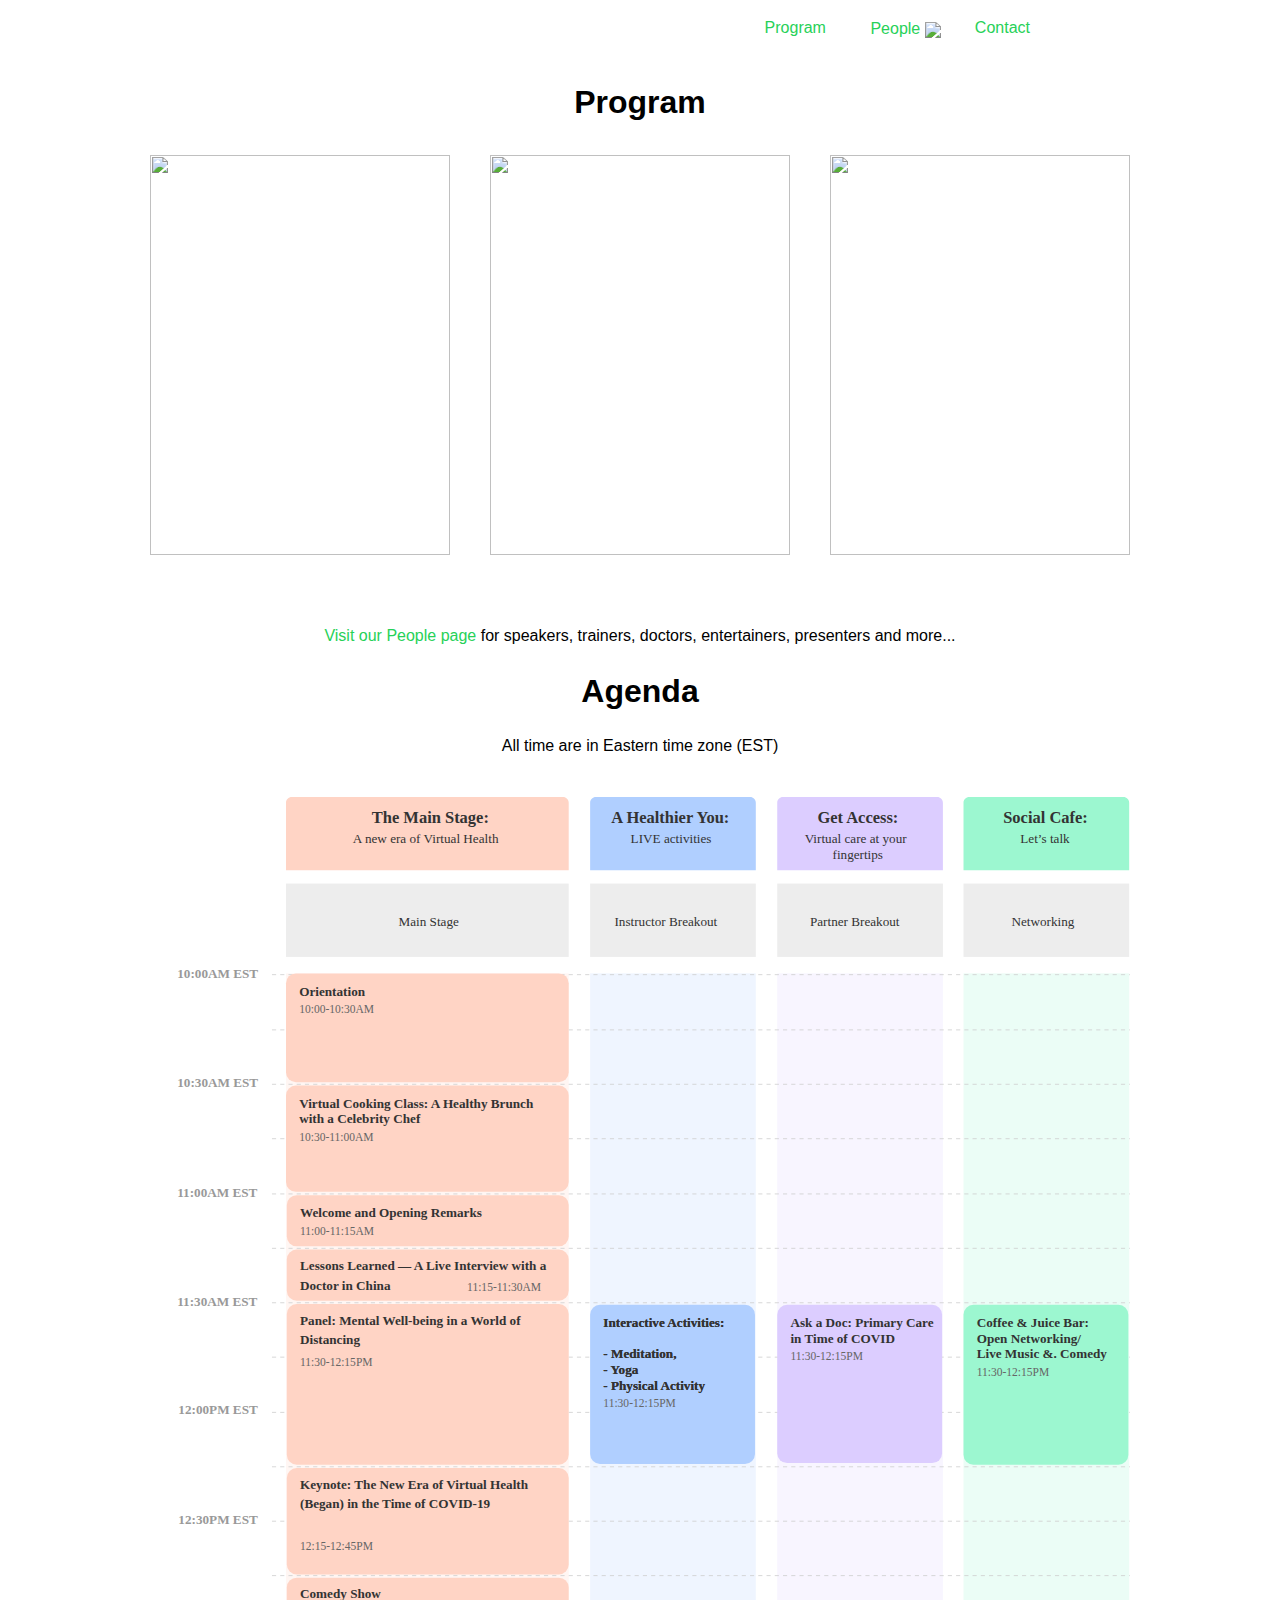
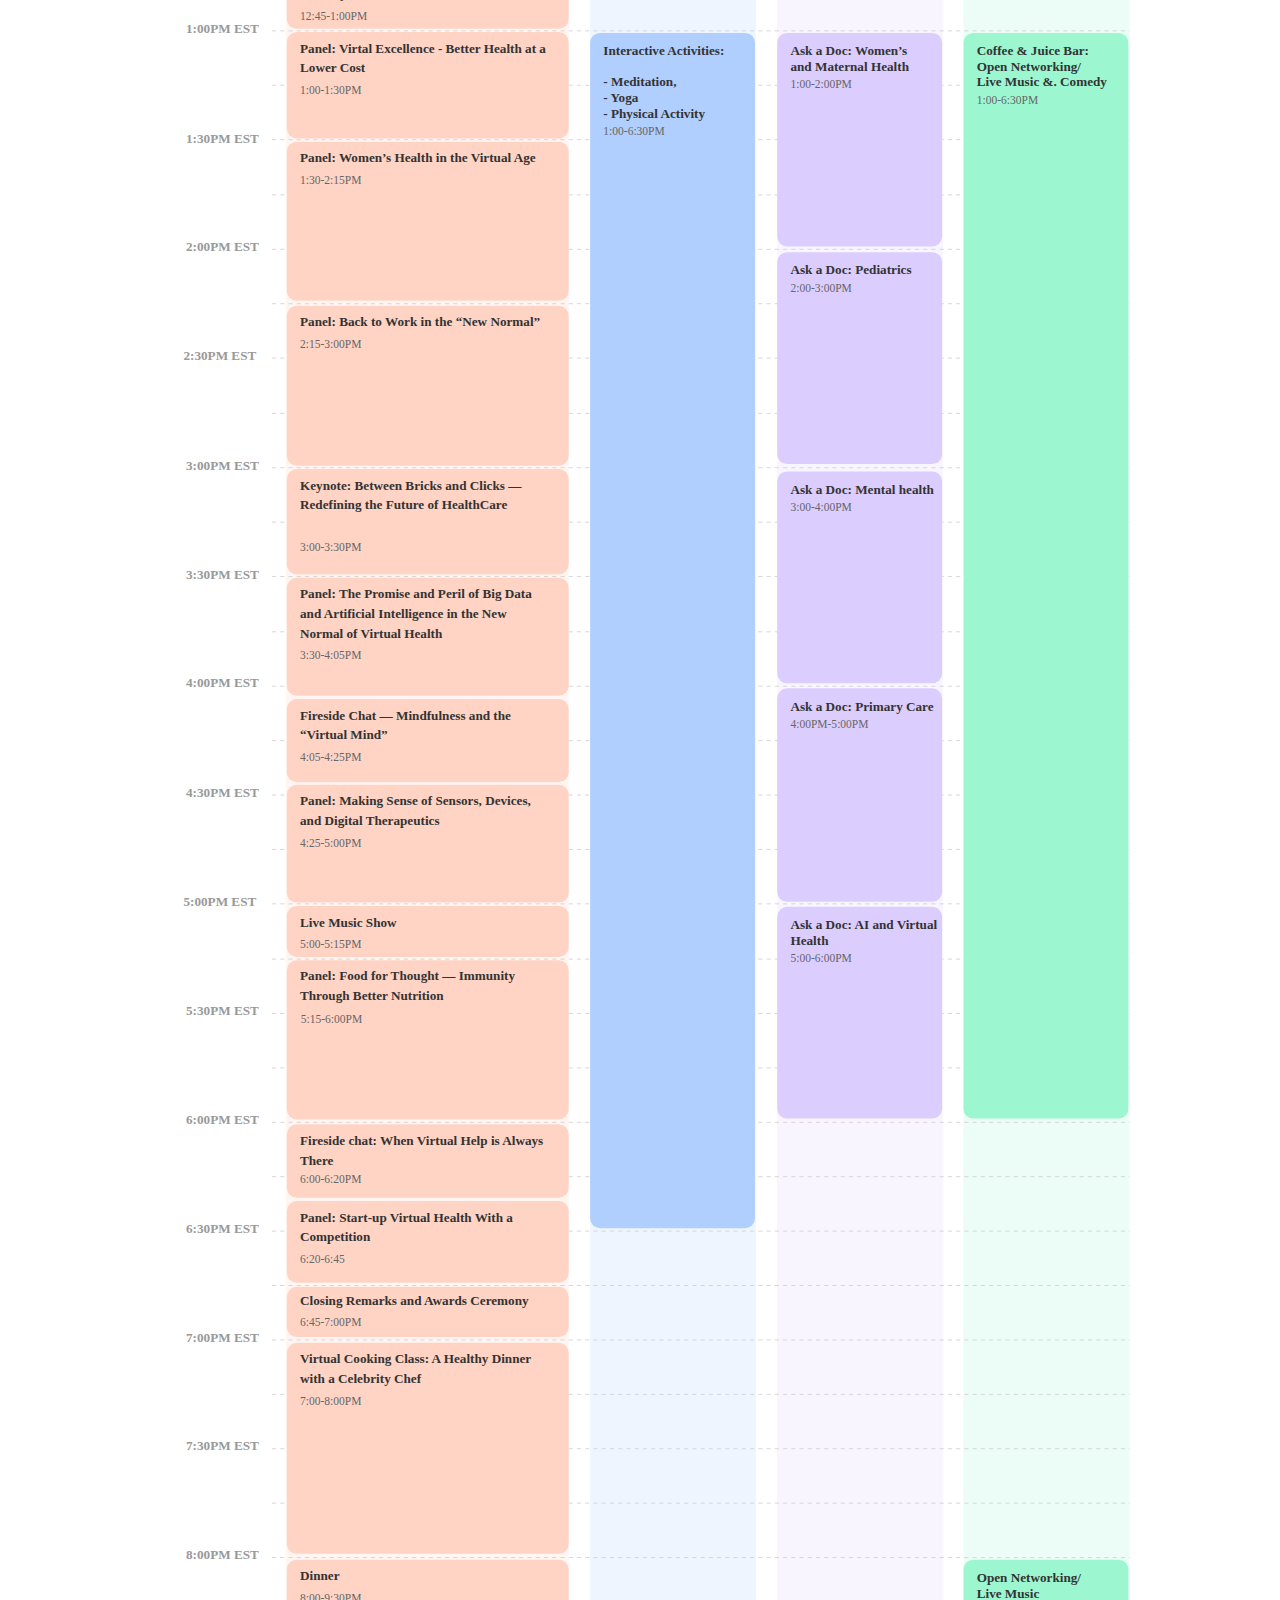
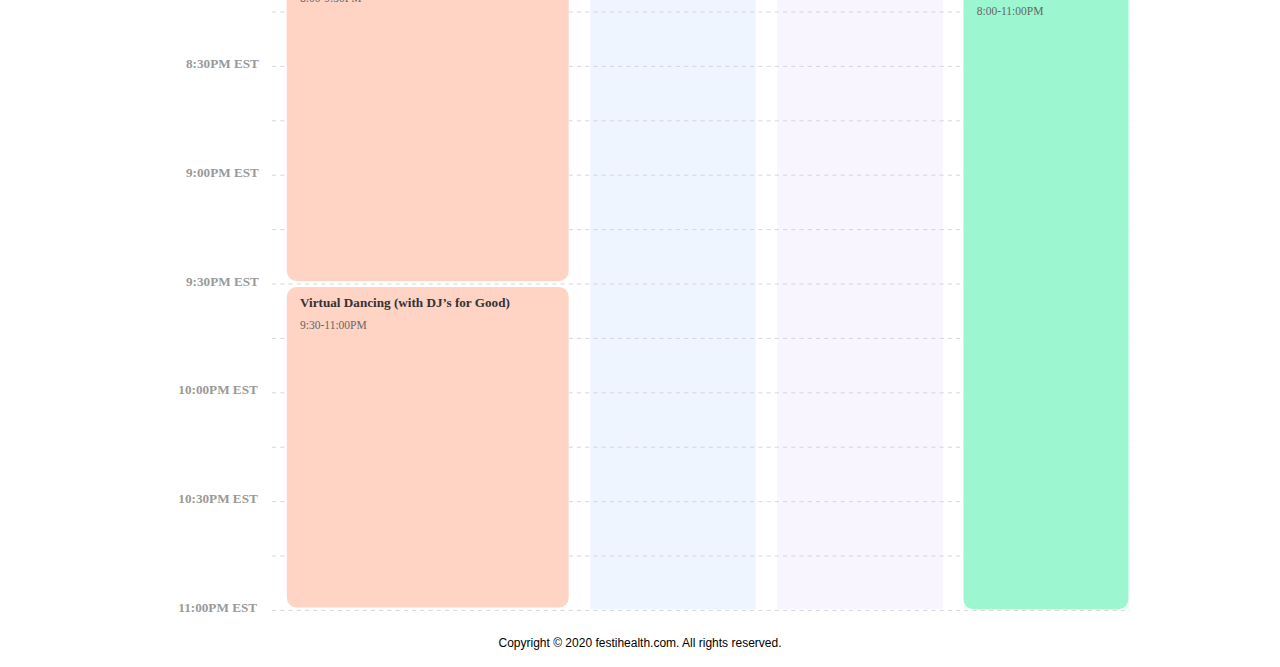
==== agenda.html @ 0970a6fd "Merge pull request #36 from festihealth2020/festi" ====
<!DOCTYPE html>
<html lang="en">

<head>
    <meta charset="utf-8">
    <title>Agenda | Virtual Health Festival | Festihealth</title>
    <meta name="viewport" content="width=device-width, initial-scale=1.0">
    <link rel="stylesheet" href="./assets/css/main.css">
    <link rel="stylesheet" href="./assets/css/agenda.css">
    <link rel="stylesheet" href="./assets/css/font.css">
    <link rel="icon" type="image/png" href="./assets/images/favicon.png">
    <meta property="og:title" content="Agenda | Virtual Health Festival | Festihealth" />
    <meta property="og:description" content="Agenda for May 27th 2020!" />
    <meta property="og:image" content="https://festihealth.com/assets/images/festihealth.png" />
    <link rel="stylesheet" href="https://cdnjs.cloudflare.com/ajax/libs/font-awesome/4.7.0/css/font-awesome.min.css">

    <script>
        function myFunction() {
          var x = document.getElementById("hamburgerMenuId");
          if (x.style.display === "block") {
            x.style.display = "none";
          } else {
            x.style.display = "block";
          }
        }

        function hideMenu() {
          var x = document.getElementById("hamburgerMenuId");
          if (x.style.display === "block") {
            x.style.display = "none";
          }
        }

        function toggleMore(self) {
          var x = document.getElementById("more");
          if (x.style.display === "block") {
            x.style.display = "none";
            document.getElementById("show-more").style.display = "inline"
          } else {
            self.style.display = "none"
            x.style.display = "block";
          }
        }
    </script>
    <!-- Global site tag (gtag.js) - Google Analytics -->
    <script async src="https://www.googletagmanager.com/gtag/js?id=UA-166260385-1"></script>
</head>

<body style="text-align: center">
    <div class="homePage">
        <div class="pageLayout">
            <div class="header">
                <div class="headerBar">
                    <div class="container">
                        <div>
                            <div class="logo">
                                <a href="/" role="button" tabindex="0" prefetch="false" rel="nofollow">
                                    <div></div>
                                </a>
                            </div>
                            <div class="links">
                                <nav>
                                    <ul>
                                        <li id="tab_program"><a href="javascript:void(0);" role="button" tabindex="0" prefetch="false" rel="nofollow">Program</a></li>
                                        <li class="subNav">
                                            <span><a href="javascript:void(0);" role="button" tabindex="0" prefetch="false" rel="noopener noreferrer nofollow">People <img src="./assets/images/down-arrow.svg" style="vertical-align: middle"></a></span>
                                            <ul>
                                                <li>
                                                    <a href="./partners.html#speakers" role="button" tabindex="0" prefetch="false" rel="noopener noreferrer nofollow">
                                                        <span>Speakers</span>
                                                    </a>
                                                </li>
                                                <li>
                                                    <a role="button" tabindex="0" href="./partners.html#supporters">
                                                        <span>Supporters</span>
                                                    </a>
                                                </li>
                                                <li>
                                                    <a role="button" tabindex="0" href="./partners.html#activities">
                                                        <span>Activities</span>
                                                    </a>
                                                </li>
                                                <li>
                                                    <a role="button" tabindex="0" href="./partners.html#coffee-juice-bar">
                                                        <span>Coffee & Juice Bar</span>
                                                    </a>
                                                </li>
                                                <li>
                                                    <a role="button" tabindex="0" href="./partners.html#doctors">
                                                        <span>Doctors</span>
                                                    </a>
                                                </li>
                                                <li>
                                                    <a role="button" tabindex="0" href="./partners.html#partners">
                                                        <span>Presenters</span>
                                                    </a>
                                                </li>
                                            </ul>
                                        </li>
                                        <li><a href="./index.html#contact" role="button" tabindex="0" prefetch="false" rel="nofollow">Contact</a></li>
                                    </ul>
                                </nav>
                            </div>
                            <div class="hamburger"><a id="menuLink" href="javascript:void(0);" onclick="myFunction()"><i class="fa fa-bars"></i><div></div></div>
                        </div>
                    </div>
                </div>
                <div class="hamburgerMenu" id="hamburgerMenuId" style="text-align: center">
                    <ul>
                        <li><a href="./agenda.html" role="button" tabindex="0" prefetch="false" rel="nofollow" onclick="hideMenu()">Program</a></li>
                        <li class="subNavItem"><a href="./partners.html#speakers" role="button" tabindex="0" prefetch="false" rel="nofollow" onclick="hideMenu()">Speakers</a></li>
                        <li class="subNavItem"><a href="./partners.html#supporters" role="button" tabindex="0" prefetch="false" rel="nofollow" onclick="hideMenu()">Supporters</a></li>
                        <li class="subNavItem"><a href="./partners.html#activities" role="button" tabindex="0" prefetch="false" rel="nofollow" onclick="hideMenu()">Activities</a></li>
                        <li class="subNavItem"><a href="./partners.html#coffee-juice-bar" role="button" tabindex="0" prefetch="false" rel="nofollow" onclick="hideMenu()">Coffee & Juice Bar</a></li>
                        <li class="subNavItem"><a href="./partners.html#doctors" role="button" tabindex="0" prefetch="false" rel="nofollow" onclick="hideMenu()">Doctors</a></li>
                        <li class="subNavItem"><a href="./partners.html#partners" role="button" tabindex="0" prefetch="false" rel="nofollow" onclick="hideMenu()">Presenters</a></li>
                        <li><a href="./index.html#contact" role="button" tabindex="0" prefetch="false" rel="nofollow" onclick="hideMenu()">Contact</a></li>
                    </ul>
                </div>
            </div>
            <div class="content">
                <div class="main_body">
                	<div class="carousel_container">
	                    <h1 class="section_title">Program</h1>

	                    <div class="carousel_cell">
	                        <a href="./partners.html"><img class="carousel_image" src="./assets/images/agenda_learn_new.png"></a>
	                        <p class="carousel_text">Immerse in <a href="./partners.html#speakers">inspiring talks and interactive panels with the leading minds</a> top talent, and biggest hearts in healthcare, wellness, entertainment, media, technology, business, and design to celebrate the new era of Virtual Health.</p>
	                    </div>
	                    <div class="carousel_cell">
	                        <a href="./partners.html#activities"><img class="carousel_image" src="./assets/images/agenda_experience_new.png"></a>
	                        <p class="carousel_text">Discover, try, and enjoy <a href="./partners.html#activities">the best of Virtual Health & Well-being with top trainers</a> leading LIVE activities like vinyasa yoga, meditation, intenSati exercise, and healthy cooking classes. Makers, physicians, and providers of virtual care and wellness solutions will also offer free demos, trials, and discounts for their products and services.</p>
	                    </div>
	                    <div class="carousel_cell">
	                        <a href="./partners.html"><img class="carousel_image" src="./assets/images/agenda_connect_new.png"></a>
	                        <p class="carousel_text">Engage in vibrant group conversations or private chats with like-minded people in the Virtual Juice & Coffee Bar where talented artists play live music and perform stand-up comedy and magic shows. Networking and meeting like-minded people is also seamlessly integrated into every other part of the festival.</p>
	                    </div>
	                </div>

	                <div class="table_title">
	                	<p><a href="./partners.html">Visit our People page</a> for speakers, trainers, doctors, entertainers, presenters and more...</p>
	                	<h1 class="section_title">Agenda</h1>
	                	<p>All time are in Eastern time zone (EST)</p>
	                </div>

	                <div class="agenda_table">
	                    <!-- <h1 class="section_title">Program</h1>
	                    <p>All times are in Eastern timezone (EDT)</p> -->
	                    <a href="./partners.html"><img src="./assets/images/agenda_table.svg"></a>
	                </div>
                </div>
            </div>
        </div>
        <div class="footer">Copyright © 2020 festihealth.com. All rights reserved.</div>
    </div>
</body>

</html>
---- assets/css/main.css ----
ol, ul {
    list-style: none;
}

#tab_program {
    margin-right: 20px;
}

.header .headerBar .logo a {
    display: block;
    padding: 8px 0;
    width: 152px;
}

.header .headerBar {
    background: #fff;
    height: 64px;
    left: 0;
    position: fixed;
    top: 0;
    width: 100%;
    z-index: 2;
}

#logo {
    margin: 40px auto
}

.overlayContent p b {
    font-size: 14pt;
}

.hero1 {
    background-image: url('../images/hero-background@svg.svg');
    background-size: contain;
    background-position-x: 40px;
    background-repeat: no-repeat;
}

.container {
    margin: 0 auto;
    max-width: 800px;
    padding: 0 50px;
}

.programs {
  color: #27D158;
  padding-bottom: 10pt;
  font-size: 12px;
  text-decoration: underline;
}


.celebrate {
    max-width: 500px;
    margin: 0 auto;
    padding: 0 20px;
}

#about {
    background-image: url('../images/Why\ now-bg@svg.svg');
    background-size: 130%;
    background-position-x: -200px;
    background-position-y: -100px;
    background-repeat: no-repeat;
    max-width: none;
}

.why-now {
    text-align: left;
}

.why-now h1 {
    margin: 0 auto;
    max-width: 500px;
    font-size: 20pt;
}

.why-now h4 {
    margin: 0 auto;
    max-width: 500px;
    font-size: 15pt;
}


.why-now p {
    margin: 20px auto;
    max-width: 500px;
    line-height: 1.5;
    font-size: 12pt;
}

.content-footer {
    height: 40px;
}

.headline {
    font-size: 1.6666666269302368rem;
    font-family: Zapfino;
    font-weight: 700;
    font-variant-ligatures: normal;
    font-variant-east-asian: normal;
    vertical-align: baseline;
    white-space: pre-wrap;
}

.why-now.h1 {
    text-align: left;
}

.anchor {
    padding-top: 64px;
}

.signmeup .anchor {
    font-size: 30px;
    font-weight: 500;
    margin-top: 0px;
    padding-top: 40px;
}

.join-us {
    display: flex;
    width: 90%;
    max-width: 700px;
    margin: 0 auto;
    overflow: hidden;
}

.join-us .left {
    max-width: 400px;
    height: 340px;
    display: block;
    float: left;
    margin-top: 230px;
}

.right {
    float: right;
    display: flex;
}
.join-us .listContainer {
    height: auto;
    max-width: 400px;
    float: right;
}

.checklist {
    padding: 14px 0px;
}

.listContainer {
    max-width: 500px;
    margin: auto;
    text-align: left;
    border-spacing: 4px 20px
}

#hamburgerMenuId.hamburgerMenu {
    text-align: center;
}

.listContainer .checklist .checkmark {
    background: url(../images/checkmark.png);
    background-repeat: no-repeat;
    background-size: contain;
    display: inline-block;
    height: 32px;
    width: 32px;
    vertical-align: middle;
    margin-right: 4px;
}

.listContainer .checklist .checktext {
    font-size: 12pt;
    margin-left: 4px;
    vertical-align: middle;
    line-height: 1.5;
}

.join-us .left h1 {
    font-size: 20pt;
}

.header .headerBar .container>div {
    position: relative;
}


.homePage .heroImage .heroBg {
    height: 550px;
    width: 80%;
    margin: 20px auto 0px auto;
}
.heroImage .heroBg {
    background-size: cover;
    background-position: 50%;
}

.homePage .heroImage .heroBg:before {
    background: url(../images/Hero-Image@2x.png) 100% bottom no-repeat;
    background-size: contain;
    background-position: center;
    content: "";
    display: block;
    height: 500px;
}

.homePage .heroImage .heroBg2 {
    height: 500px;
    margin: 40px 10px;
}

.homePage .heroImage .heroBg2:before {
    background: url(../images/map.png) no-repeat;
    background-size: contain;
    background-position: center;
    content: "";
    display: block;
    height: 500px;
    width: 100%;
}

.heroImage.discussion {
    margin: auto auto -5px auto;
}

.heroImage.doggie {
    margin: auto auto -5px auto;
}


.homePage .heroImage .heroBg3 {
    height: auto;
    width: 100%;
    margin: 40px auto 0px auto;
}

.homePage .heroImage .heroBg4 {
    height: auto;
    width: 100%;
    margin: 20pt auto 0 auto;
}

.homePage .signmeup h1 {
    max-width: 500px;
    text-align: left;
    margin: auto
}

.homePage .signmeup p {
    max-width: 500px;
    margin: 40px auto auto auto;
    text-align: left;
    line-height: 1.5;
}

.homePage .signmeup {
    margin: 0 auto;
    background: url(../images/sponsors-graphic@svg.svg);
    background-size: 140%;
    background-position-x: -120px;
    background-position-y: -120px;
    background-repeat: no-repeat;
    display: block;
}

.homePage .heroImage .heroBg6 {
    height: auto;
    width: 100%;
    margin: 40px auto 0px auto;
}

.heroImag.townhall {
    height: 500px;
}

.heroImage {
    position: relative;
    margin: auto;
}

.pageLayout #content {
    padding-top: 64px;
    min-height: calc(100vh - 421px);
}

.cta {
  margin: 10px auto;
}

.carousel_container_main {
    width: max-content;
    margin: 80px auto 0px auto;
    display: flex;
    flex-wrap: wrap;
}

.carousel_cell_main {
    float: left;
    width: 300px;
    height: auto;
    text-align: left;
    margin: 0 20px;
}

.carousel_image_main {
    width: 300px;
    height: 400px;
}

.carousel_text_main {
    max-width: 95%;
    font-size: 11pt;
    color: #333;
    display: block;
}

a {
    color: #27D158;
}

@media not all, not all, only screen and (-webkit-min-device-pixel-ratio: 1.5), not all
.homePage .valueProps .peaceOfMind .image {
    background-image: url(../images/festihealth.png);
    background-size: contain;
}

.image {
    background-image: url(../images/festihealth.png);
    background-size: contain;
    background-repeat: no-repeat;
    background-position: center;
    /*background-size: cover;*/
}

.container > .image {
    /*background: transparent 0 0 no-repeat;*/
    height: 140px;
    width: 400px;
    display: inline-block;
}

.btn.btnWhite {
    background: #fff;
    color: #000;
    color: black;
}

.blackTitle {
    color: black;
    font-weight: 550;
}

.link_cta {
  color: #27D158;
}

.btn {
    border-radius: 22px;
    color: #fff;
    cursor: pointer;
    display: inline-block;
    font-family: gilroy,noto,sans-serif;
    font-size: 12pt;
    font-weight: 400;
    height: 40px;
    line-height: 40px;
    padding: 0 24px;
    text-align: center;
    vertical-align: top;
}

.btn.btnBlue {
    background: #27D158;
    color: #fff;
}

a {
    cursor: pointer;
    text-decoration: none;
    -webkit-text-decoration-skip: objects;
}

.header .headerBar .links {
    position: absolute;
    right: 0;
    text-align: left;
    top: 0;
}

.header .headerBar .logo a div {
    background: url(../images/logo.png) 0 0 no-repeat;
    background-size: 70%;
    background-position: center;
    height: 48px;
    width: 152px;
}

.header .headerBar .links nav>ul>li {
    display: inline-block;
    padding: 0 10px;
    vertical-align: middle;
}


.header .headerBar .links nav>ul>li>ul {
    display: none;
}

.header .headerBar .links nav>ul>li:hover>ul {
    display: block;
}

.header .headerBar .links nav>ul>li.subNav>ul>li>a {
    color: #27D158;
    text-align: left;
}

.header .headerBar .links nav>ul>li.subNav>span>a {
    color: #27D158;
}

.header .headerBar .links nav>ul>li.subNav>span>a {
    color: #27D158;
}

.header .headerBar .links nav>ul>li.subNav>ul>li {
    padding: 4px;
}

.header .headerBar .links nav>ul>li.subNav>ul {
    border: solid #d2cfcf 1px;
    border-radius: 10px;
    width: 150px;
    padding: 10px 20px;
    background-color: white;
}

.header .headerBar .links nav>ul>li.subNav {
    height: 20px;
    width: 80px;
}

.header .headerBar .links nav>ul>li>span {
    color: #27D158;
}

.greenDot {
    color: #27D158;
}
.subtitle {
    font-size: 20pt;
    padding: 0 0px;
}

.header .headerBar .links nav>ul>li>a {
    color: #27D158;
    display: block;
    font-weight: 350;
}

/*.header a {
    color: #000;
}*/

body {
    font-family: noto, sans-serif;
    font-size: 12pt;
    margin: 0px;
    line-height: 1.4;
}

h1 {
    font-weight: 600;
}

.header .headerBar .hamburger {
    cursor: pointer;
    display: none;
    position: absolute;
    top: 14px;
    right: 0;
    color: #27D158;
}

.show-more {
  color: #27D158;
}

#more {
  display: none;
}

.header .headerBar .hamburger div {
    /*background: url(../images/checkmark.png) 0 0 no-repeat;*/
    height: 36px;
    width: 36px;
}

#menuLink {
  color: #27D158;
}

.header .hamburgerMenu {
  display: none;
}

.footer {
  margin: 15px auto;
  font-size: 12px;
}

@media only screen and (max-width : 500px) {
 .join-us#contact {
    display: block;
    /*padding-top: 40px;*/
  }

  .join-us .left#leftContainer {
    max-width: 100%;
    height: 100%;
    float: inherit;
    line-height: inherit;
    margin-top: 0px;
  }

  .anchor>.listContainer {
    max-width: inherit;
  }

  .signmeup#sponsors {
    padding-left: 5%;
    padding-right: 5%;
  }

  .why-now#about {
    margin: 0 auto;
    padding-left: 5%;
    padding-right: 5%;
  }

  .homePage .signmeup p {
    max-width: inherit;
  }

  #content .join-us#contact {
    width: 100%;
  }

  .why-now p {
    font-size: 12pt;
    width: 100%;
    max-width: inherit;
  }

  .join-us#contact {
    max-width: inherit;
    margin: inherit;
  }

  .celebrate {
    max-width: 290px;
    margin: 0 auto;
    padding: 0 20px;
  }

.header .hamburgerMenu {
    background: #fff;
    display: none;
    left: 0;
    overflow: auto;
    position: fixed;
    top: 64px;
    width: 100%;
    z-index: 2;
}


.header .hamburgerMenu.open, .header .headerBar .hamburger {
    display: block;
    font-size: 23pt;
}

.header .hamburgerMenu ul>li>a {
  color: #27D158;
  font-size: 15pt;
}

.header .hamburgerMenu ul>li {
  margin: 15px auto;
}

.header .hamburgerMenu ul {
  padding: 0;
}

.header .headerBar .links {
    display: none;
}
  #about {
    background-image: url('../images/Why\ now-bg@svg.svg');
    background-size: 120%;
    background-position-x: -50px;
    background-position-y: -20px;
    background-repeat: no-repeat;
    max-width: none;
  }

  .join-us .right .listContainer#contact-us-table {
    max-width: 90%;
    margin: 10px auto;
  }

  #content table tbody tr.checklist td.checktext {
    font-size: 12pt;
  }

  .mainBody {
    font-size: 13pt;
  }

  .homePage .signmeup h1 {
    margin-left: 0px;
  }

  .why-now h1 {
    margin-left: 0px;
  }

  .homePage .heroImage .heroBg2 {
    height: 300px;
    margin: 10px 10px;
  }

  .homePage .heroImage .heroBg2:before {
    height: 300px;
  }

  .homePage .heroImage .heroBg {
    width: 100%;
    height: 300px;
  }

  /*.celebrate.anchor#activities {
    padding-top: 10px;
  }*/

  .header .headerBar .logo a div {
    height: 30px;
  }

  .container {
    padding: 10px;
  }

  .homePage .heroImage .heroBg:before {
    background: url(../images/Hero-Image.png) contain center bottom no-repeat;
    height: 280px;
  }

  .mobile-line-break {
    line-height: 22pt;
  }

  .margin-small {
    margin: 5px auto;
  }

  .homePage .signmeup {
    margin: 0 auto;
    background: url(../images/sponsors-graphic@svg.svg);
    background-size: 135%;
    background-position-x: -40px;
    background-position-y: -40px;
    background-repeat: no-repeat;
    display: block;
  }
    .carousel_container_main {
        width: 95%;
    }
    .carousel_cell_main {
        float: left;
        width: 300px;
        height: auto;
        text-align: left;
        margin: 0 auto;
    }
}
---- assets/css/agenda.css ----
@import url("https://fonts.fontself.com/5EmA6EV/herbarium-latin-regular.css");

.content {
	margin: auto;
	background-image: url("../images/hero-background@svg.svg"), url("../images/sponsors-graphic@svg.svg"), url("../images/Why now-bg@svg.svg");
	background-size: 100%, 100%, 100%;
	background-repeat: no-repeat;
	background-position: 0 0, 0px 1200px, 0px, 2400px
}

.main_body {
	text-align: left;
	width: max-content;
	margin: 80px auto 0px auto;
}

.carousel_container {
	width: max-content;
	margin: 80px auto 0px auto;
}

.carousel_container .section_title {
	margin: 30px 40px;
	text-align: center;
}

.agenda_table .section_title {
	width: max-content;
    margin: 80px auto 0px auto;
	text-align: left;
}

.carousel_cell {
	float: left;
	width: 300px;
	height: auto;
	text-align: left;
	margin: 0 20px;
}

.carousel_image {
	width: 300px;
	height: 400px;
	object-fit: contain;
}

.carousel_text {
	max-width: 95%;
	font-size: 11pt;
	color: #333;
	display: none;
}

.agenda_table {
	margin: 40px auto 20px auto;
}

.agenda_table img {
	width: 980px;
	height: auto;
	margin: 0px auto;
	display: block;
}

.header {
	max-width: 800px;
	margin: 0 auto;
	padding: 0 50px;
}

.table_title {
	width: 980px;
	margin: 500px auto 0px auto;
	text-align: center;
}

a {
	color: #27D158;
}

h1 {
    font-weight: 600;
}

body {
    font-family: noto, sans-serif;
    margin: 0px;
}

@media only screen and (max-width : 500px) {
 .carousel_container {
    width: 95%;
  }

  .carousel_cell {
  	width: 95%;
  	float: inherit;
  	margin: auto;
  }

  .carousel_container .section_title {
  	margin: 20px 20px;
  }

  .main_body {
  	width: 95%;
  }

  .table_title {
  	margin: 20px auto;
  	width: 85%;
  }

  .agenda_table {
  	margin: 20px 5px 0px 5px;
  }

  .agenda_table img{
  	width: 80%;
  }
 }
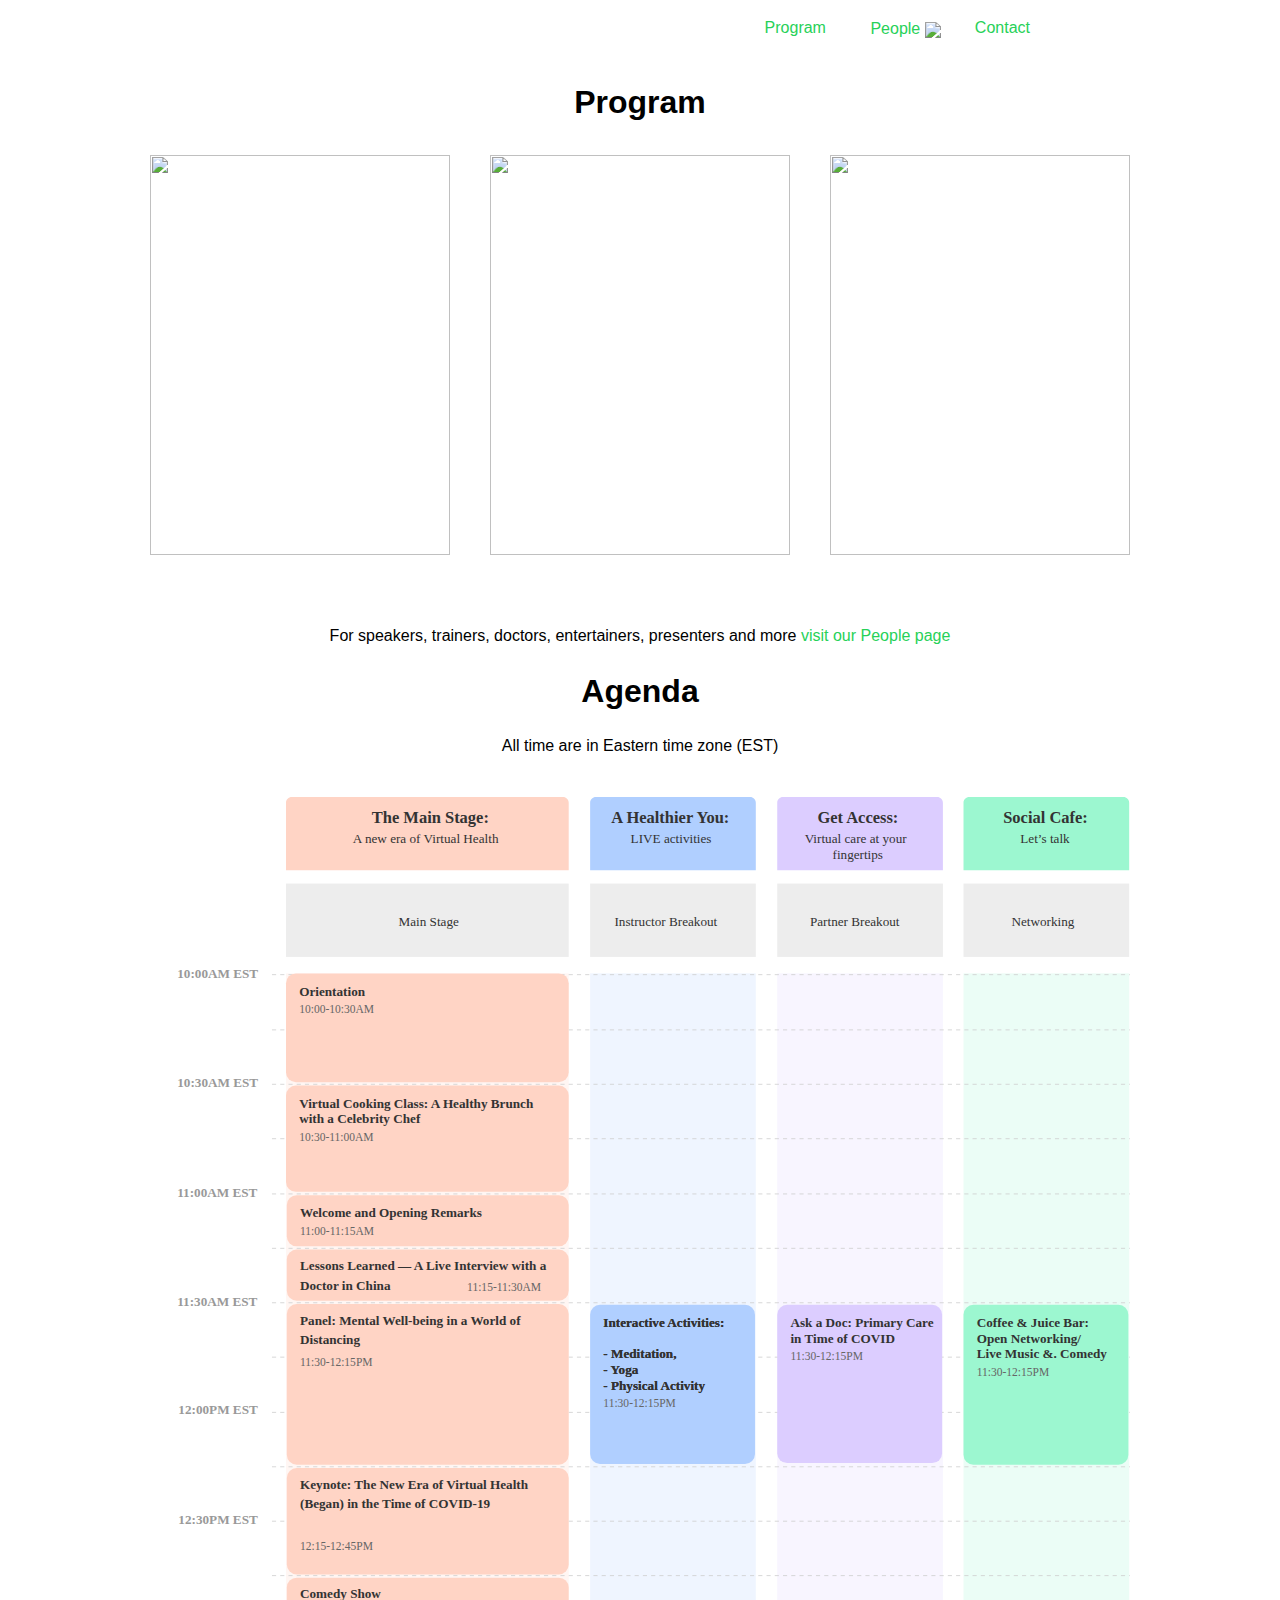
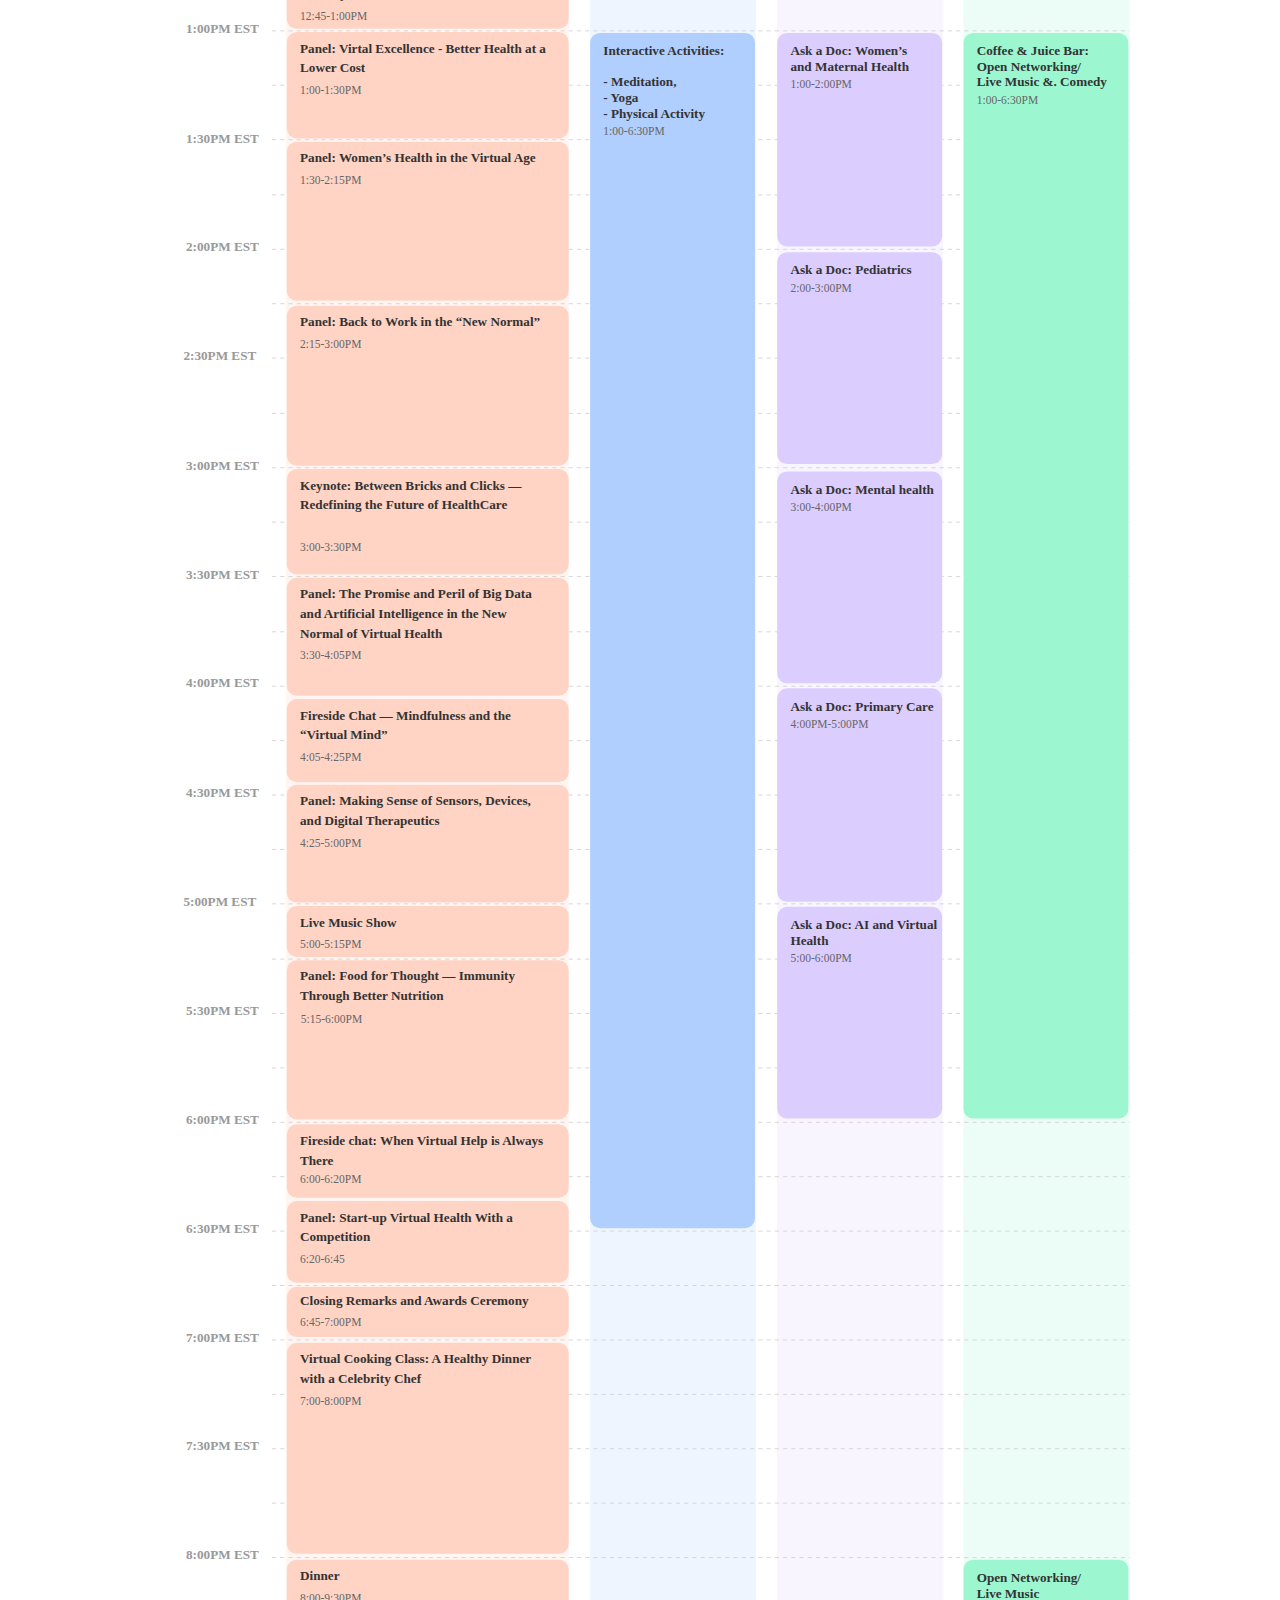
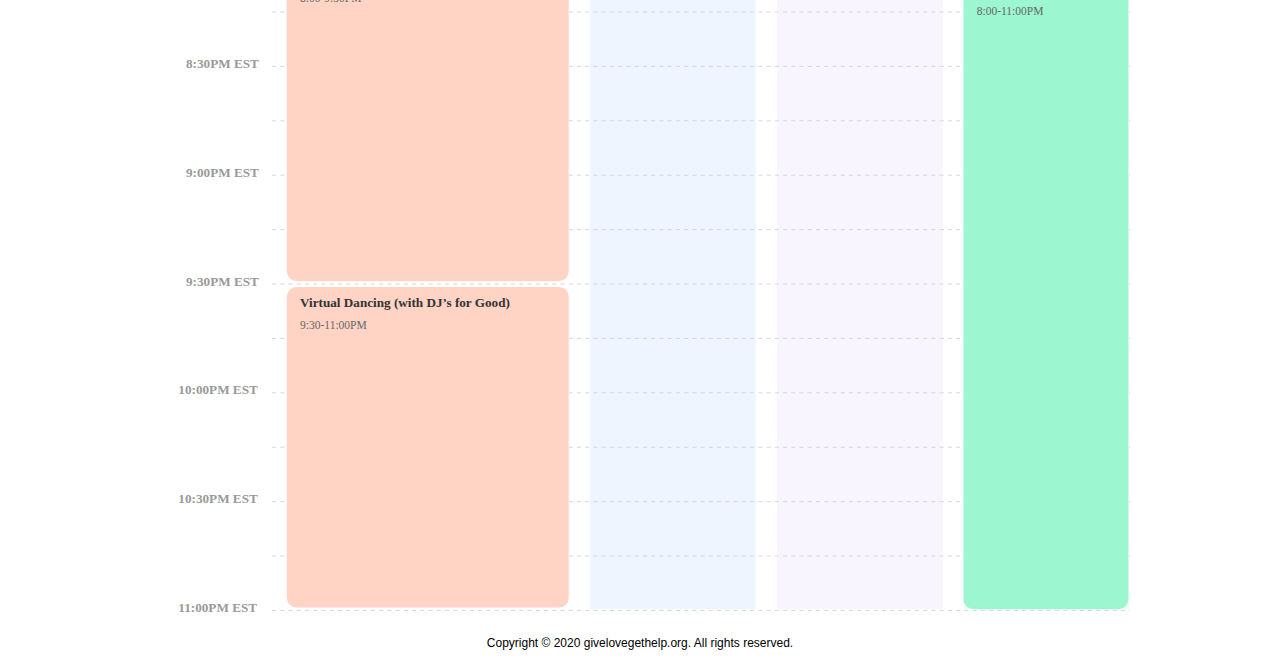
==== commit f22ab271: "Add link" ====
--- a/agenda.html
+++ b/agenda.html
@@ -11,7 +11,7 @@
     <link rel="icon" type="image/png" href="./assets/images/favicon.png">
     <meta property="og:title" content="Agenda | Virtual Health Festival | Festihealth" />
     <meta property="og:description" content="Agenda for May 27th 2020!" />
-    <meta property="og:image" content="https://festihealth.com/assets/images/festihealth.png" />
+    <meta property="og:image" content="https://givelovegethelp.org/assets/images/festihealth.png" />
     <link rel="stylesheet" href="https://cdnjs.cloudflare.com/ajax/libs/font-awesome/4.7.0/css/font-awesome.min.css">
 
     <script>
@@ -61,7 +61,7 @@
                             <div class="links">
                                 <nav>
                                     <ul>
-                                        <li id="tab_program"><a href="javascript:void(0);" role="button" tabindex="0" prefetch="false" rel="nofollow">Program</a></li>
+                                        <li id="tab_program"><a href="./agenda.html" role="button" tabindex="0" prefetch="false" rel="nofollow">Program</a></li>
                                         <li class="subNav">
                                             <span><a href="javascript:void(0);" role="button" tabindex="0" prefetch="false" rel="noopener noreferrer nofollow">People <img src="./assets/images/down-arrow.svg" style="vertical-align: middle"></a></span>
                                             <ul>
@@ -138,7 +138,7 @@
 	                </div>
 
 	                <div class="table_title">
-	                	<p><a href="./partners.html">Visit our People page</a> for speakers, trainers, doctors, entertainers, presenters and more...</p>
+	                	<p>For speakers, trainers, doctors, entertainers, presenters and more <a href="./partners.html">visit our People page</a></p>
 	                	<h1 class="section_title">Agenda</h1>
 	                	<p>All time are in Eastern time zone (EST)</p>
 	                </div>
@@ -151,7 +151,7 @@
                 </div>
             </div>
         </div>
-        <div class="footer">Copyright © 2020 festihealth.com. All rights reserved.</div>
+        <div class="footer">Copyright © 2020 givelovegethelp.org. All rights reserved.</div>
     </div>
 </body>
 
--- a/assets/css/main.css
+++ b/assets/css/main.css
@@ -291,7 +291,7 @@
 
 .carousel_container_main {
     width: max-content;
-    margin: 80px auto 0px auto;
+    margin: 40px auto 0px auto;
     display: flex;
     flex-wrap: wrap;
 }
@@ -318,6 +318,12 @@
 
 a {
     color: #27D158;
+}
+
+.supporter_image {
+    width: 400px;
+    height: 120px;
+    object-fit: contain;
 }
 
 @media not all, not all, only screen and (-webkit-min-device-pixel-ratio: 1.5), not all
@@ -680,10 +686,19 @@
         width: 95%;
     }
     .carousel_cell_main {
-        float: left;
+        width: 95%;
+        float: inherit;
+        margin: auto;
+      }
+
+      .carousel_image_main {
+        width: 95%;
+        height: auto;
+      }
+
+      .supporter_image {
         width: 300px;
-        height: auto;
-        text-align: left;
-        margin: 0 auto;
+        height: 80px;
+        object-fit: contain;
     }
 }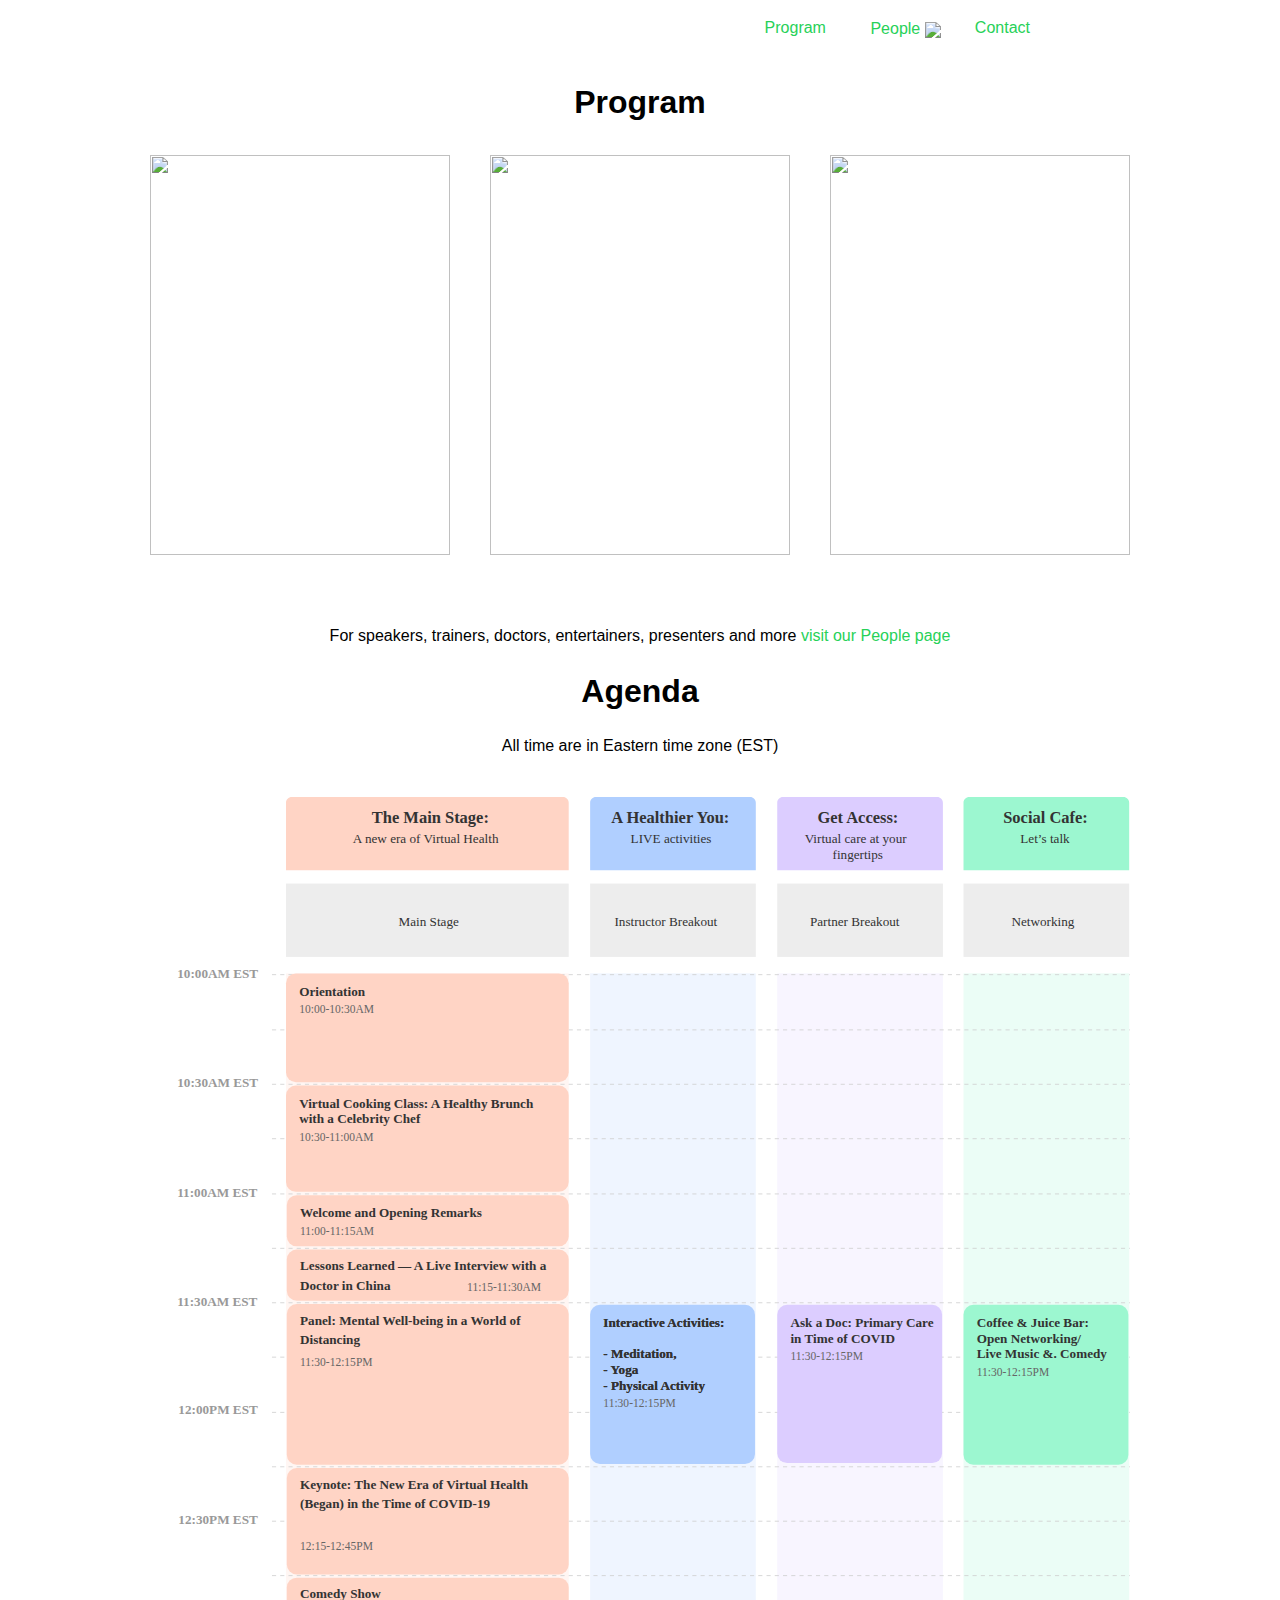
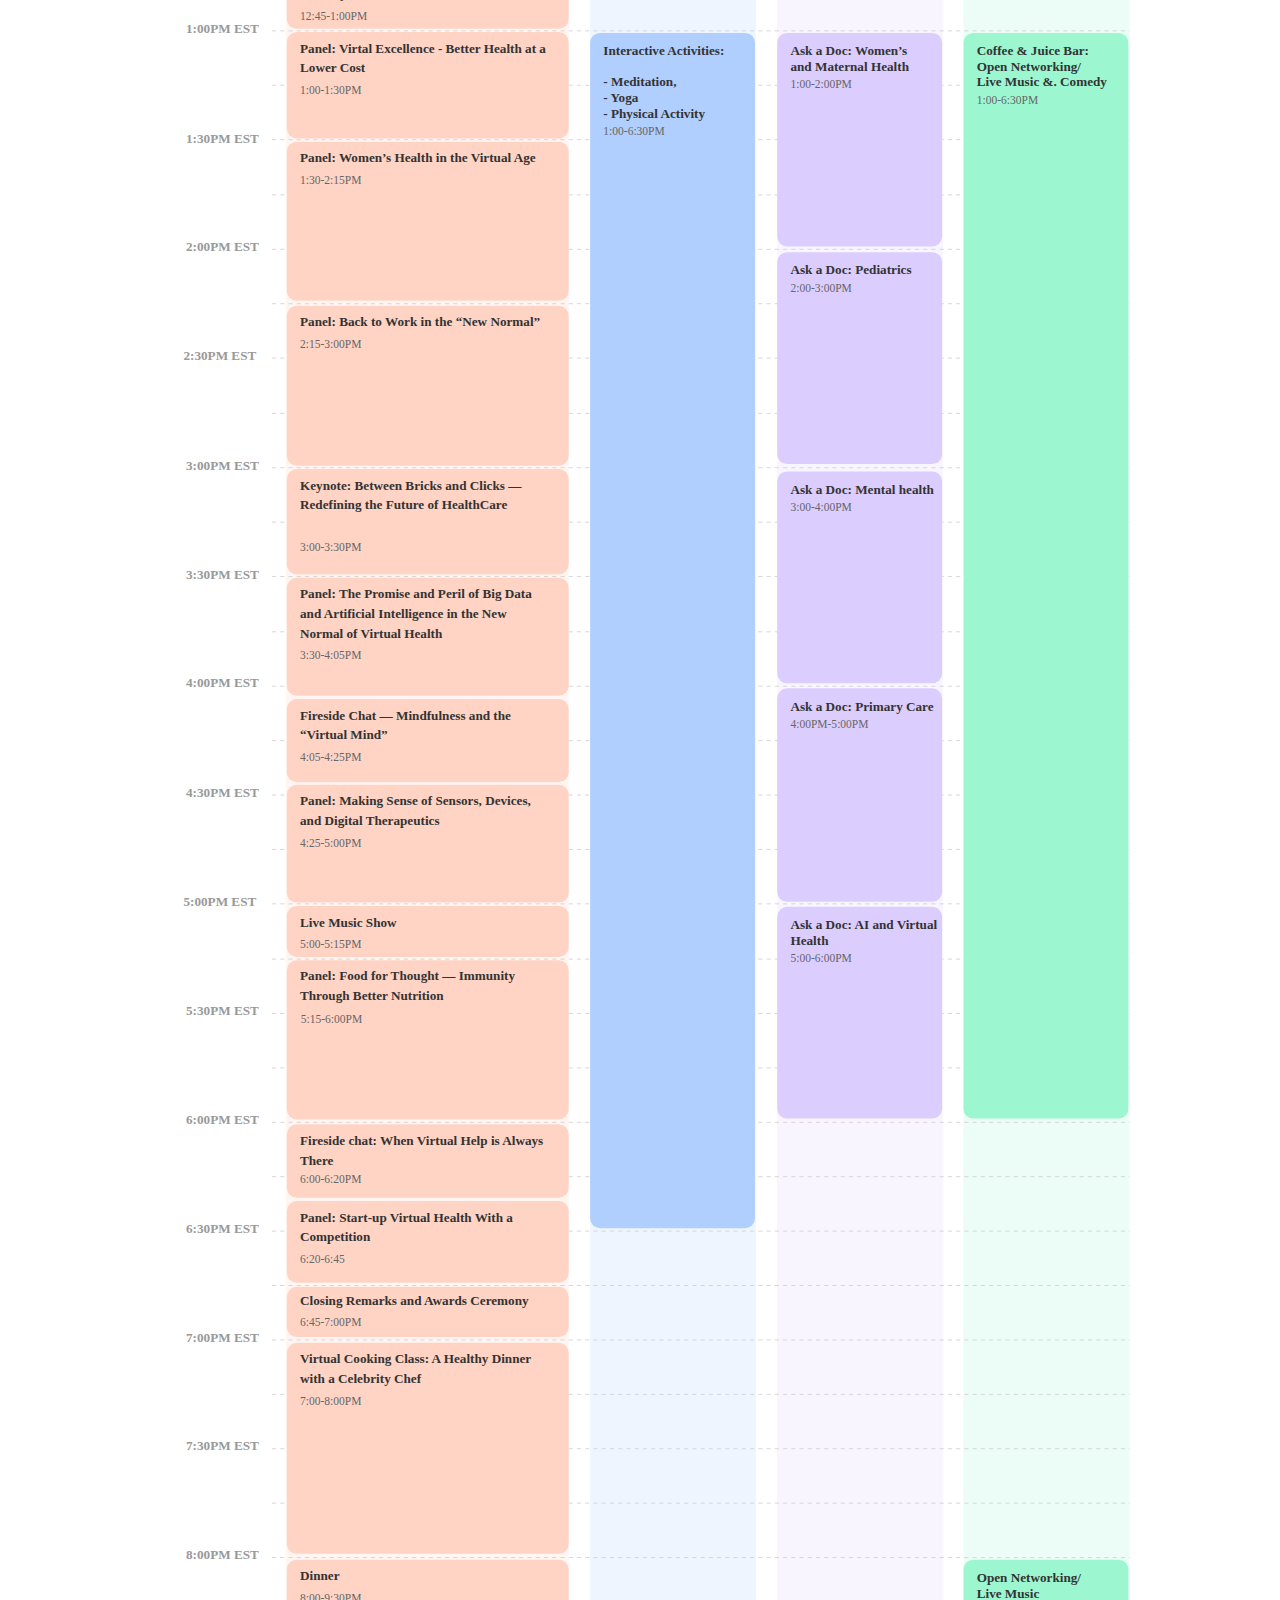
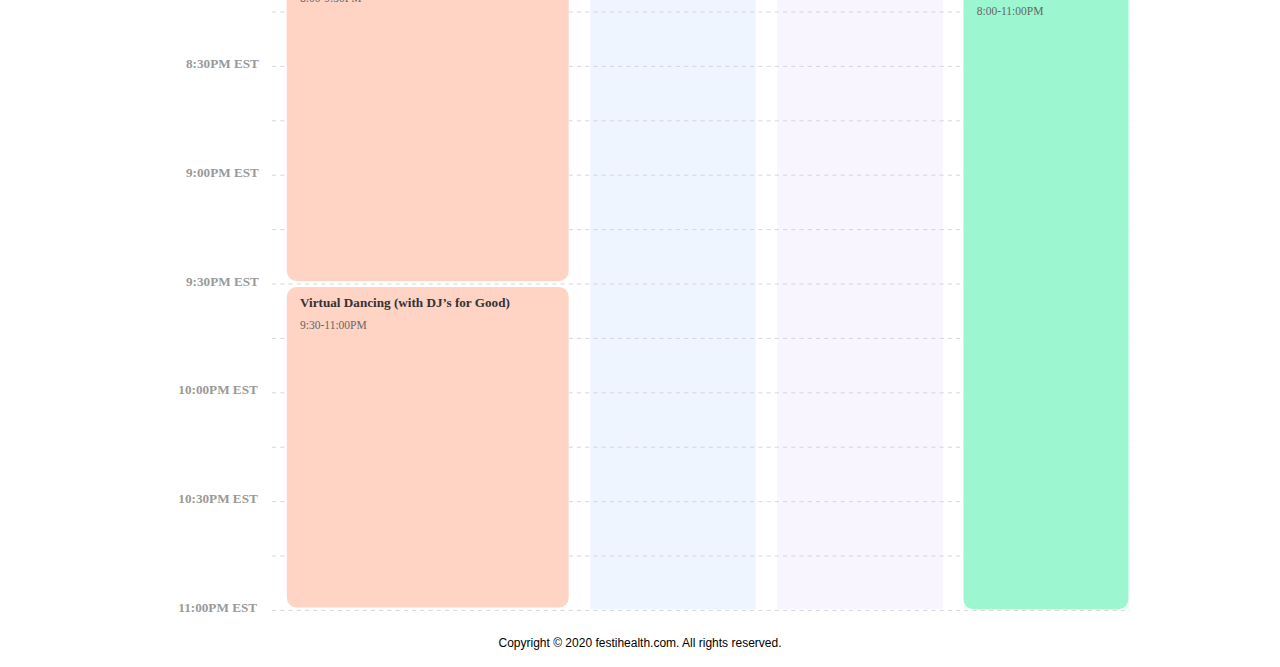
==== commit 8e4d0496: "Merge branch 'people' into festi" ====
--- a/agenda.html
+++ b/agenda.html
@@ -11,7 +11,7 @@
     <link rel="icon" type="image/png" href="./assets/images/favicon.png">
     <meta property="og:title" content="Agenda | Virtual Health Festival | Festihealth" />
     <meta property="og:description" content="Agenda for May 27th 2020!" />
-    <meta property="og:image" content="https://givelovegethelp.org/assets/images/festihealth.png" />
+    <meta property="og:image" content="https://festihealth.com/assets/images/festihealth.png" />
     <link rel="stylesheet" href="https://cdnjs.cloudflare.com/ajax/libs/font-awesome/4.7.0/css/font-awesome.min.css">
 
     <script>
@@ -61,7 +61,7 @@
                             <div class="links">
                                 <nav>
                                     <ul>
-                                        <li id="tab_program"><a href="./agenda.html" role="button" tabindex="0" prefetch="false" rel="nofollow">Program</a></li>
+                                        <li id="tab_program"><a href="javascript:void(0);" role="button" tabindex="0" prefetch="false" rel="nofollow">Program</a></li>
                                         <li class="subNav">
                                             <span><a href="javascript:void(0);" role="button" tabindex="0" prefetch="false" rel="noopener noreferrer nofollow">People <img src="./assets/images/down-arrow.svg" style="vertical-align: middle"></a></span>
                                             <ul>
@@ -151,7 +151,7 @@
                 </div>
             </div>
         </div>
-        <div class="footer">Copyright © 2020 givelovegethelp.org. All rights reserved.</div>
+        <div class="footer">Copyright © 2020 festihealth.com. All rights reserved.</div>
     </div>
 </body>
 
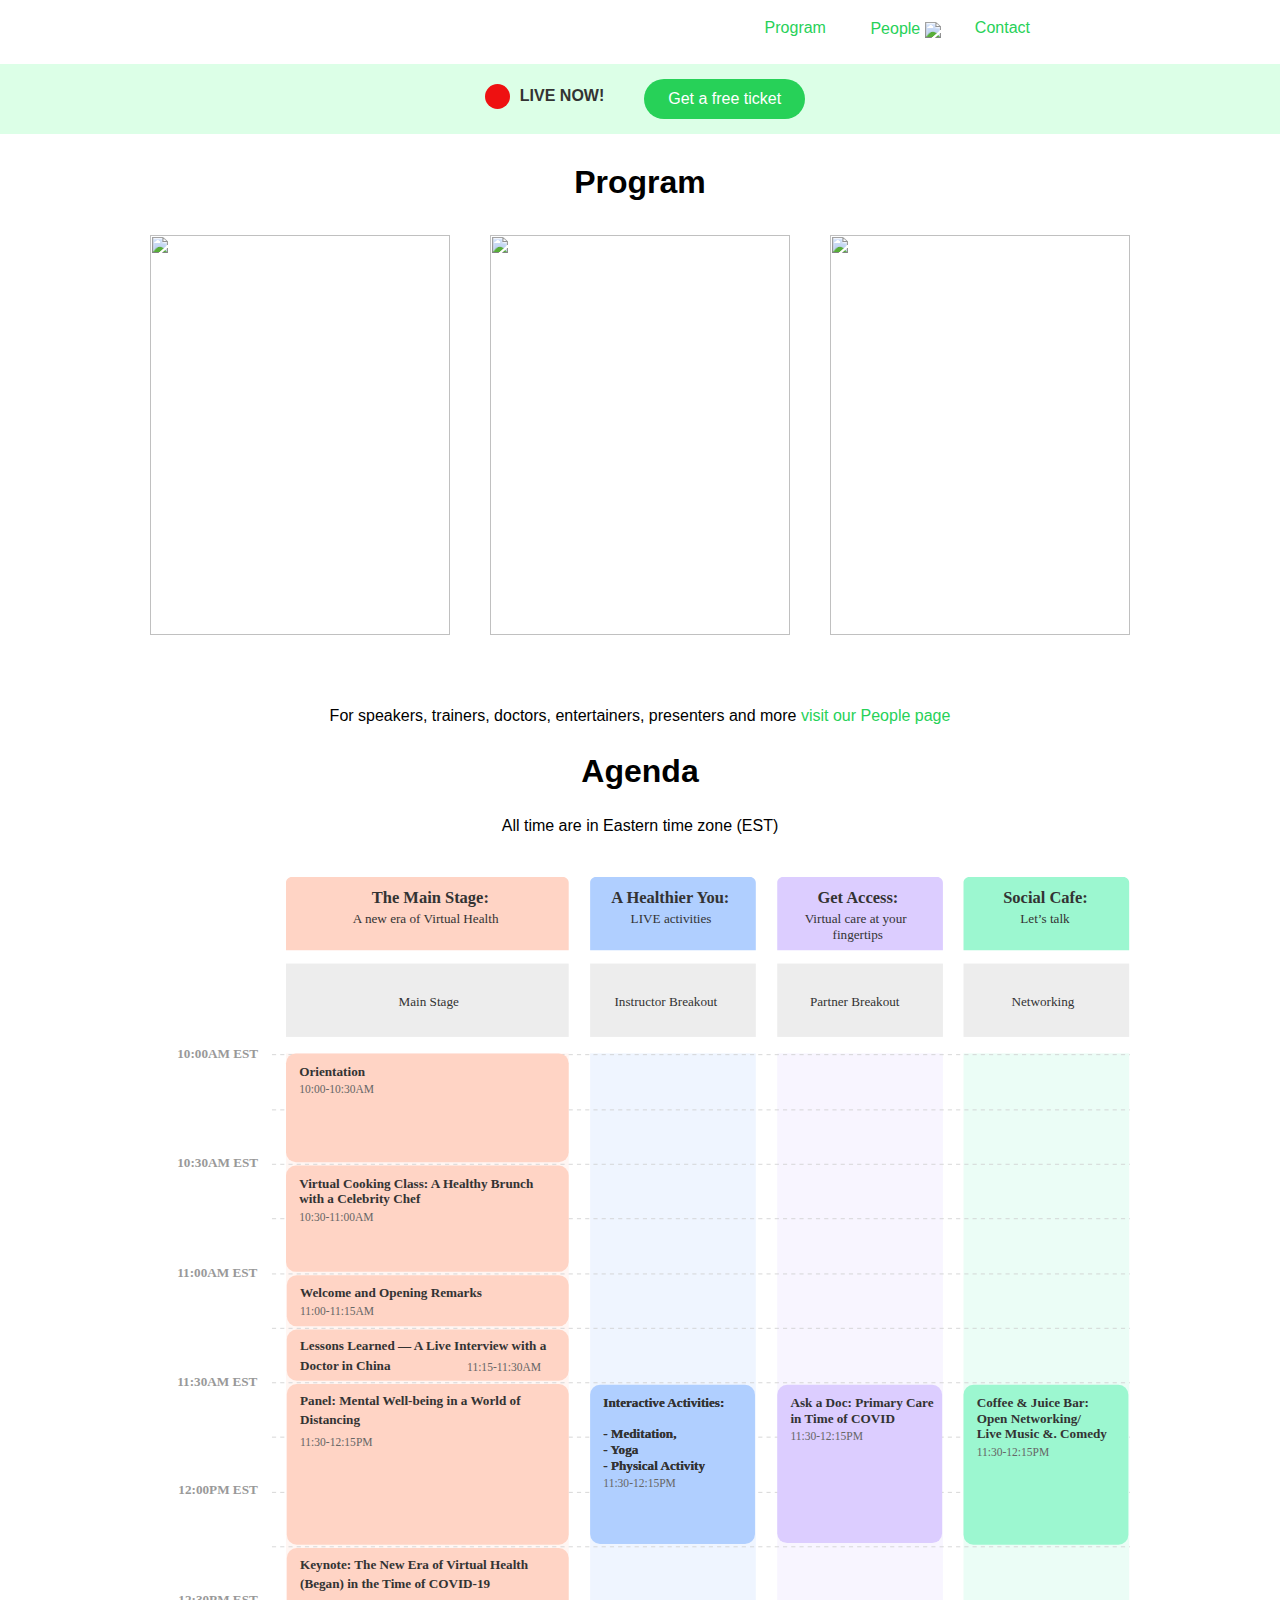
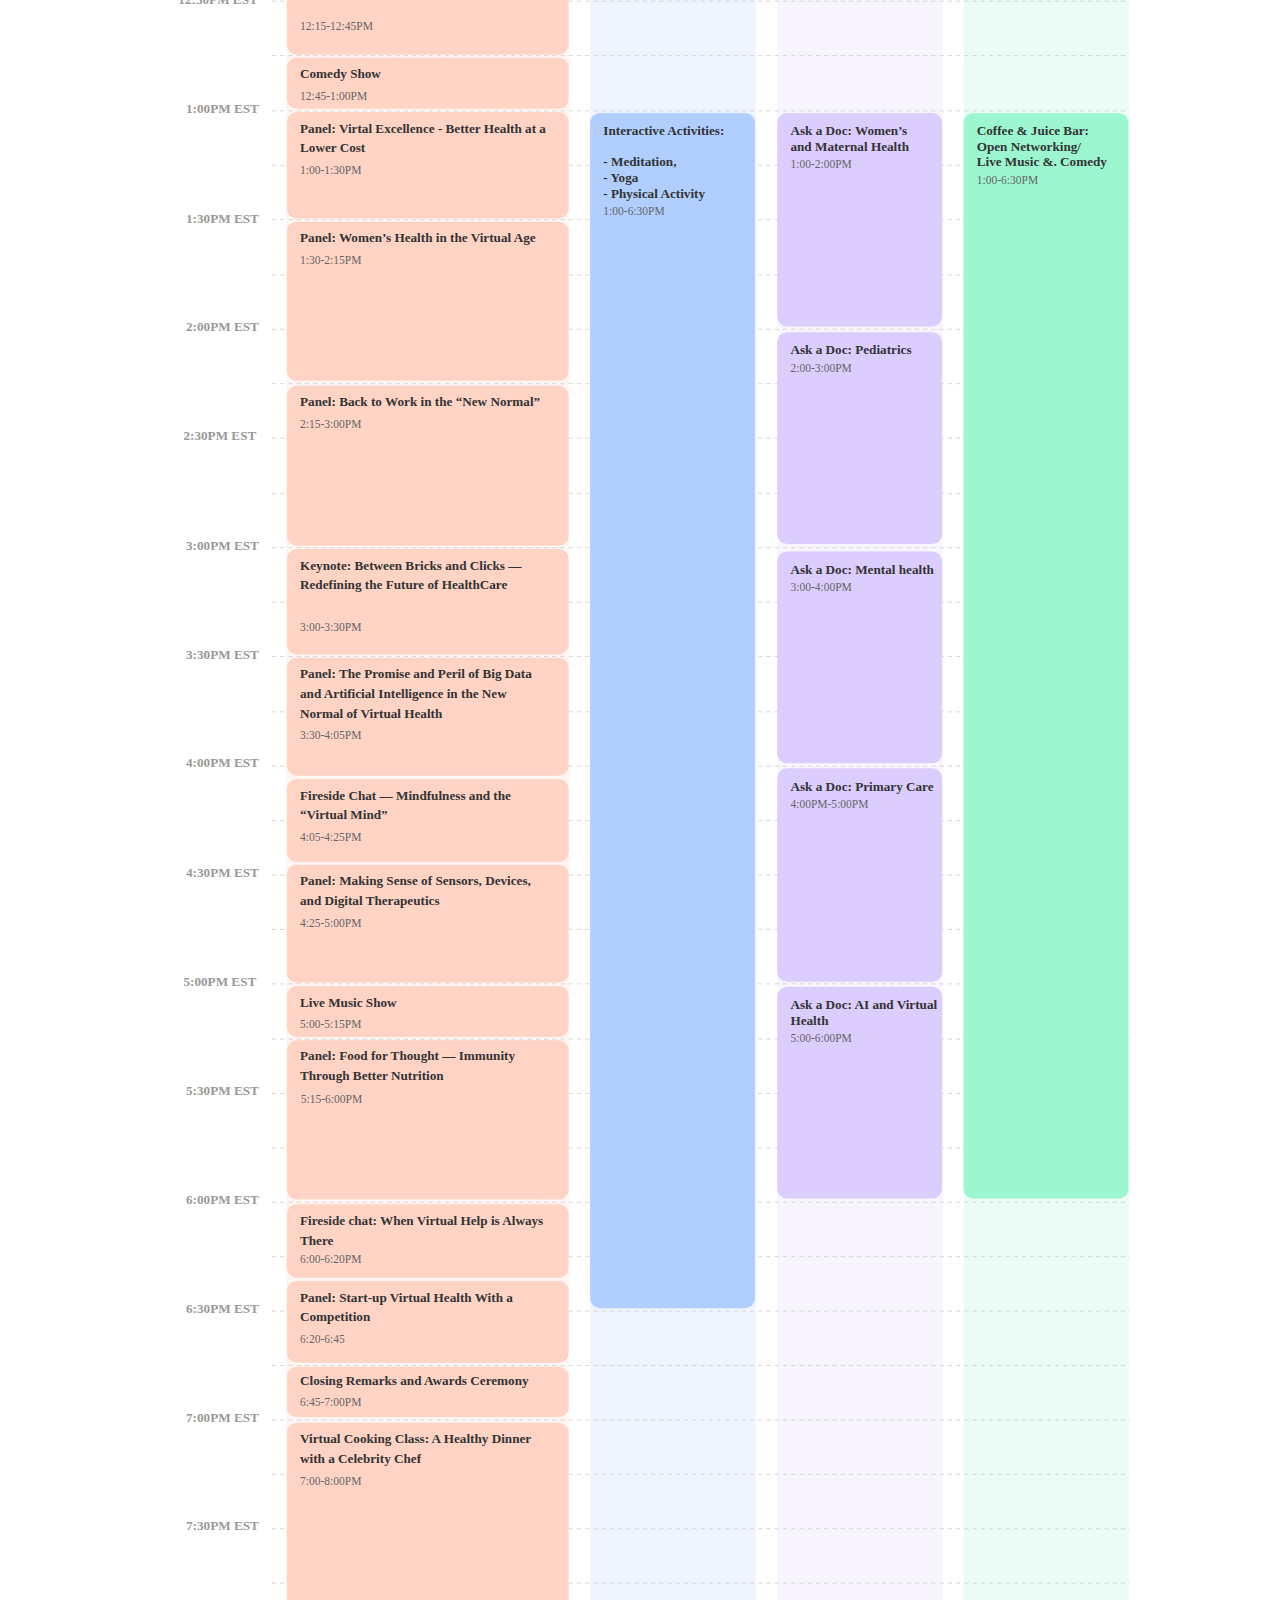
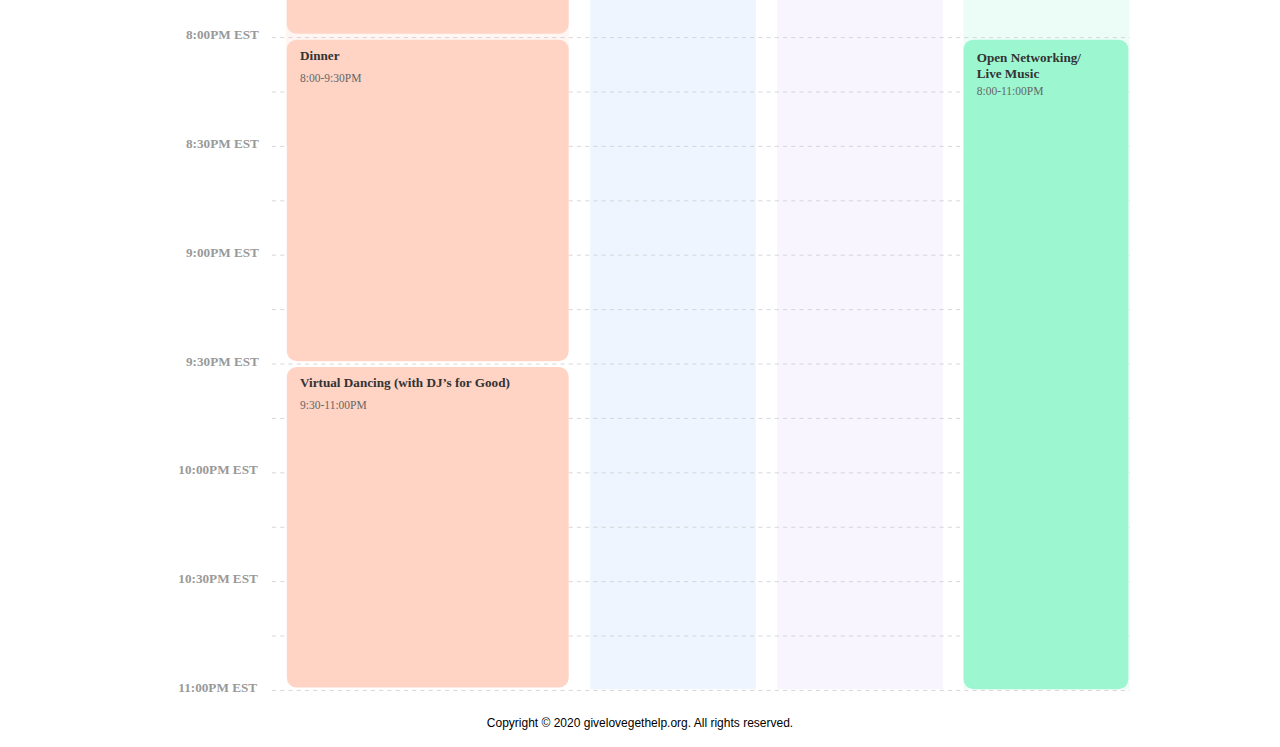
==== commit 85b45d8d: "Merge pull request #82 from martin-oy/people" ====
--- a/agenda.html
+++ b/agenda.html
@@ -11,7 +11,7 @@
     <link rel="icon" type="image/png" href="./assets/images/favicon.png">
     <meta property="og:title" content="Agenda | Virtual Health Festival | Festihealth" />
     <meta property="og:description" content="Agenda for May 27th 2020!" />
-    <meta property="og:image" content="https://festihealth.com/assets/images/festihealth.png" />
+    <meta property="og:image" content="https://givelovegethelp.org/assets/images/festihealth.png" />
     <link rel="stylesheet" href="https://cdnjs.cloudflare.com/ajax/libs/font-awesome/4.7.0/css/font-awesome.min.css">
 
     <script>
@@ -61,7 +61,7 @@
                             <div class="links">
                                 <nav>
                                     <ul>
-                                        <li id="tab_program"><a href="javascript:void(0);" role="button" tabindex="0" prefetch="false" rel="nofollow">Program</a></li>
+                                        <li id="tab_program"><a href="./agenda.html" role="button" tabindex="0" prefetch="false" rel="nofollow">Program</a></li>
                                         <li class="subNav">
                                             <span><a href="javascript:void(0);" role="button" tabindex="0" prefetch="false" rel="noopener noreferrer nofollow">People <img src="./assets/images/down-arrow.svg" style="vertical-align: middle"></a></span>
                                             <ul>
@@ -102,6 +102,18 @@
                                 </nav>
                             </div>
                             <div class="hamburger"><a id="menuLink" href="javascript:void(0);" onclick="myFunction()"><i class="fa fa-bars"></i><div></div></div>
+                        </div>
+                    </div>
+                    <div class="banner" style="width: 100%; background-color: #dcffe7; padding: 5px;">
+                        <div style="margin: 0px auto 0px auto; width: max-content; align-items: baseline;">
+                            <span class="red_dot blink" style="float: left; top: 15px; position: relative; margin-right: 10px;"></span>
+                            <p style="float: left; margin-right: 20px; color: #333;"><b>LIVE NOW!</b></p>
+                            <div class="cta" style="float: right;">
+
+                            </div>
+                            <span style="margin-left: 20px;">
+                                <a id="sign-up-for-free" class="btn btnBlue cta" role="button" tabindex="0" href="https://hopin.to/events/festihealth">Get a free ticket</a>
+                            </span>
                         </div>
                     </div>
                 </div>
@@ -151,7 +163,7 @@
                 </div>
             </div>
         </div>
-        <div class="footer">Copyright © 2020 festihealth.com. All rights reserved.</div>
+        <div class="footer">Copyright © 2020 givelovegethelp.org. All rights reserved.</div>
     </div>
 </body>
 
--- a/assets/css/main.css
+++ b/assets/css/main.css
@@ -1,3 +1,27 @@
+.red_dot {
+  height: 25px;
+  width: 25px;
+  background-color: #e11;
+  border-radius: 50%;
+  display: inline-block;
+}
+
+@keyframes blink {
+  50% {
+    opacity: 0.0;
+  }
+}
+@-webkit-keyframes blink {
+  50% {
+    opacity: 0.0;
+  }
+}
+.blink {
+  animation: blink 1s step-start 0s infinite;
+  -webkit-animation: blink 1s step-start 0s infinite;
+}
+
+
 ol, ul {
     list-style: none;
 }
@@ -427,10 +451,6 @@
     color: #27D158;
 }
 
-.header .headerBar .links nav>ul>li.subNav>span>a {
-    color: #27D158;
-}
-
 .header .headerBar .links nav>ul>li.subNav>ul>li {
     padding: 4px;
 }
--- a/assets/css/agenda.css
+++ b/assets/css/agenda.css
@@ -11,7 +11,7 @@
 .main_body {
 	text-align: left;
 	width: max-content;
-	margin: 80px auto 0px auto;
+	margin: 160px auto 0px auto;
 }
 
 .carousel_container {
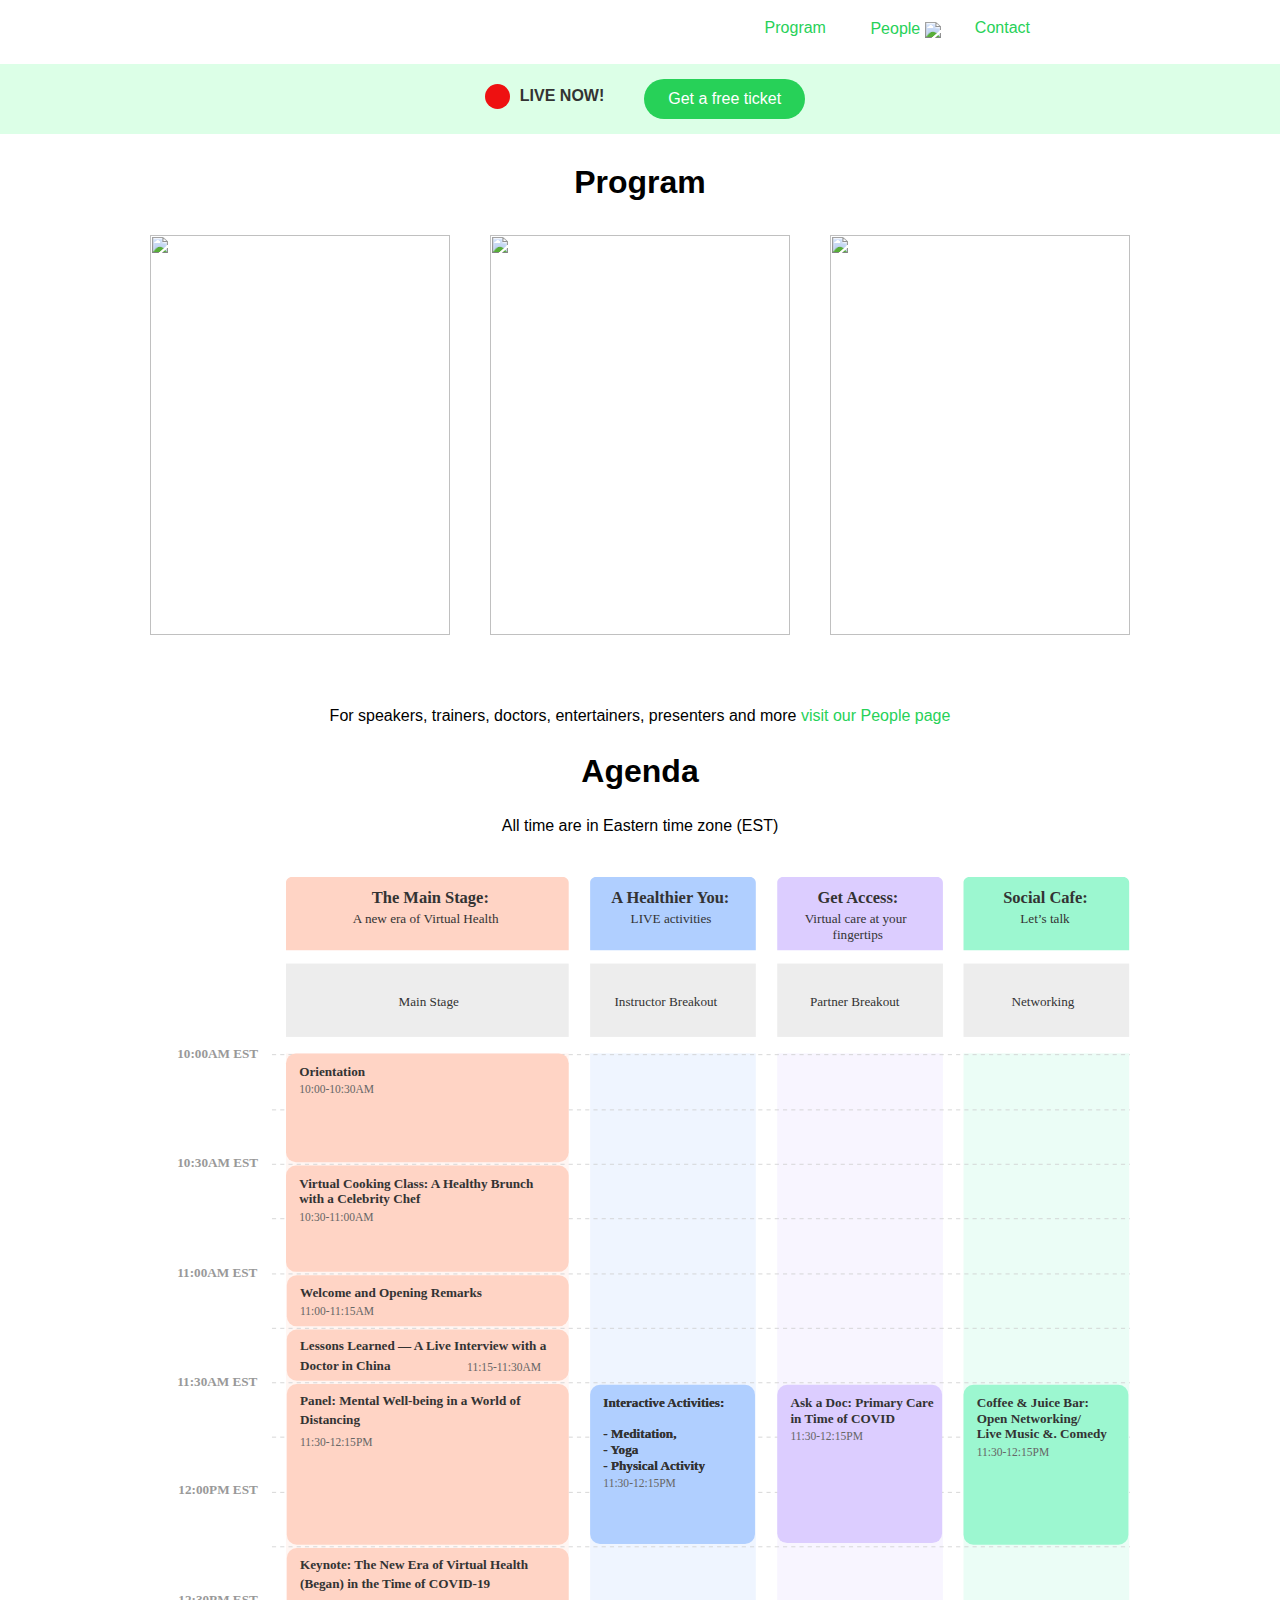
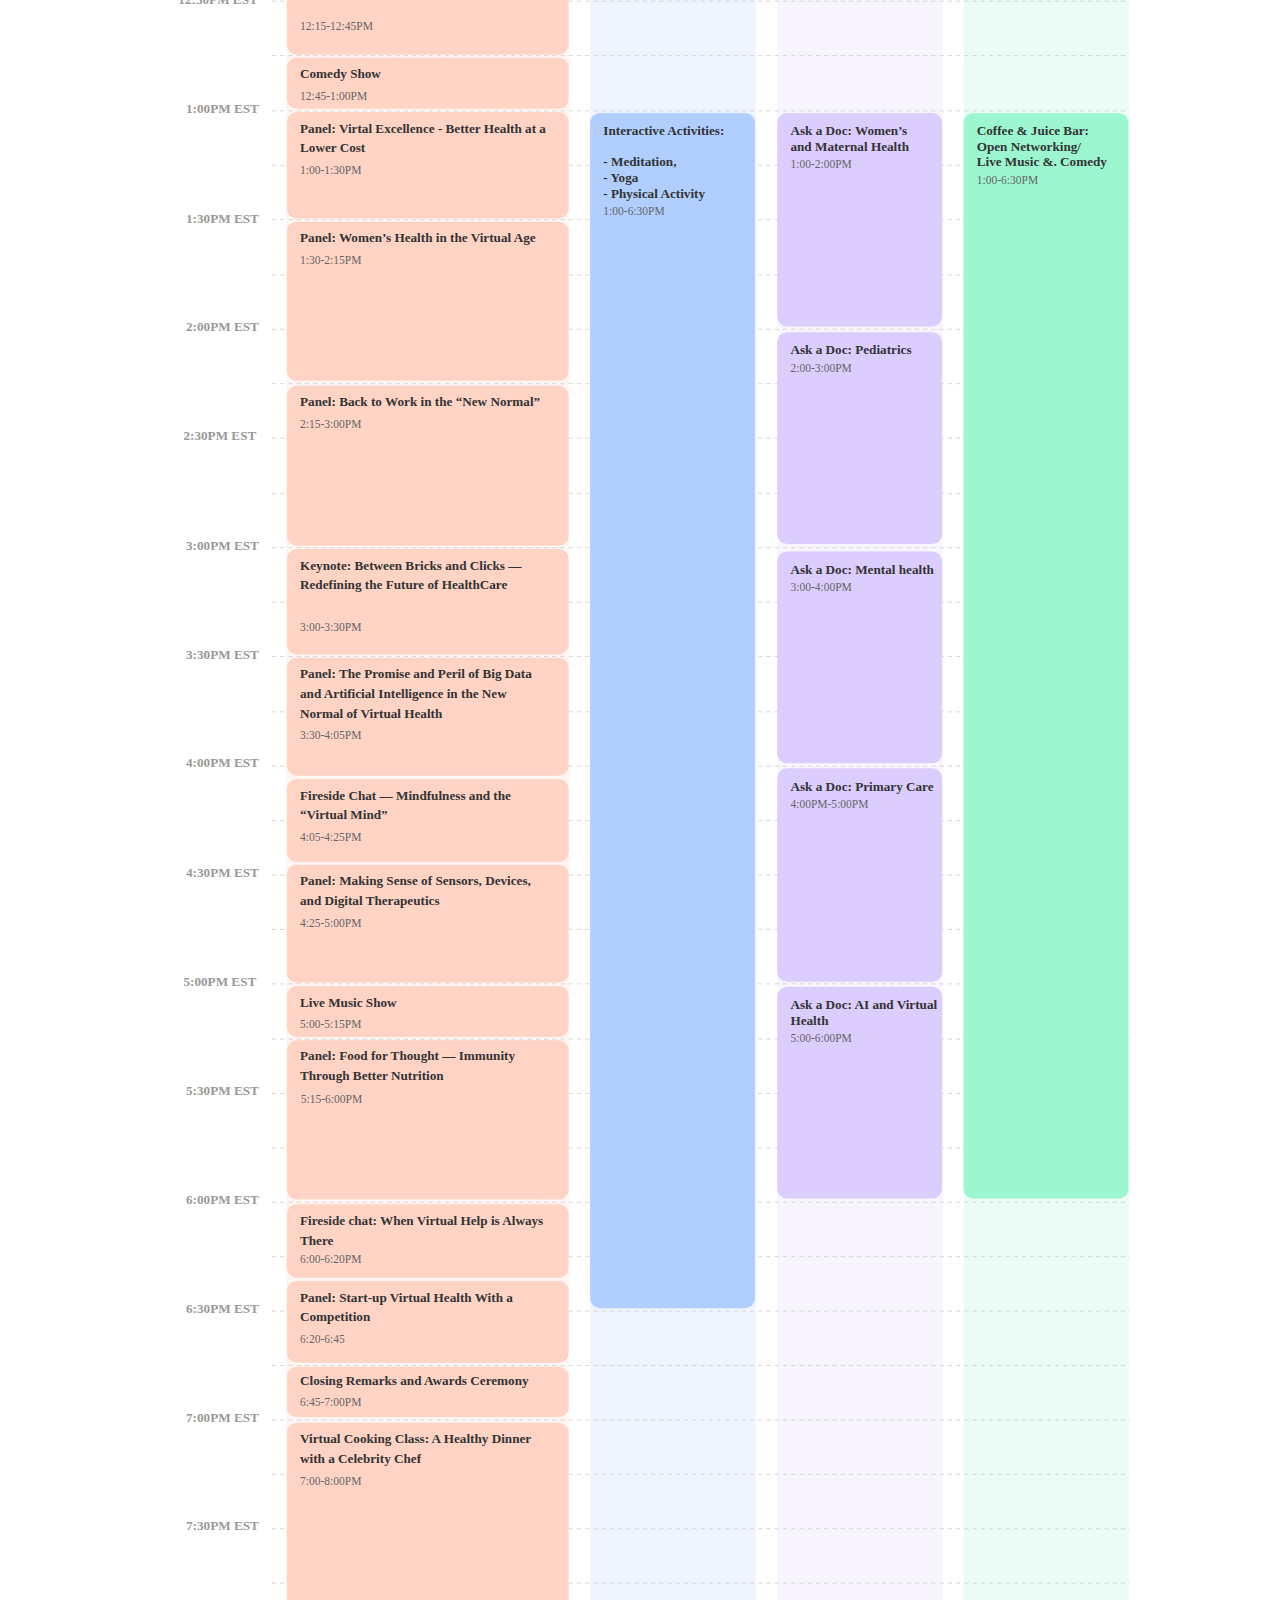
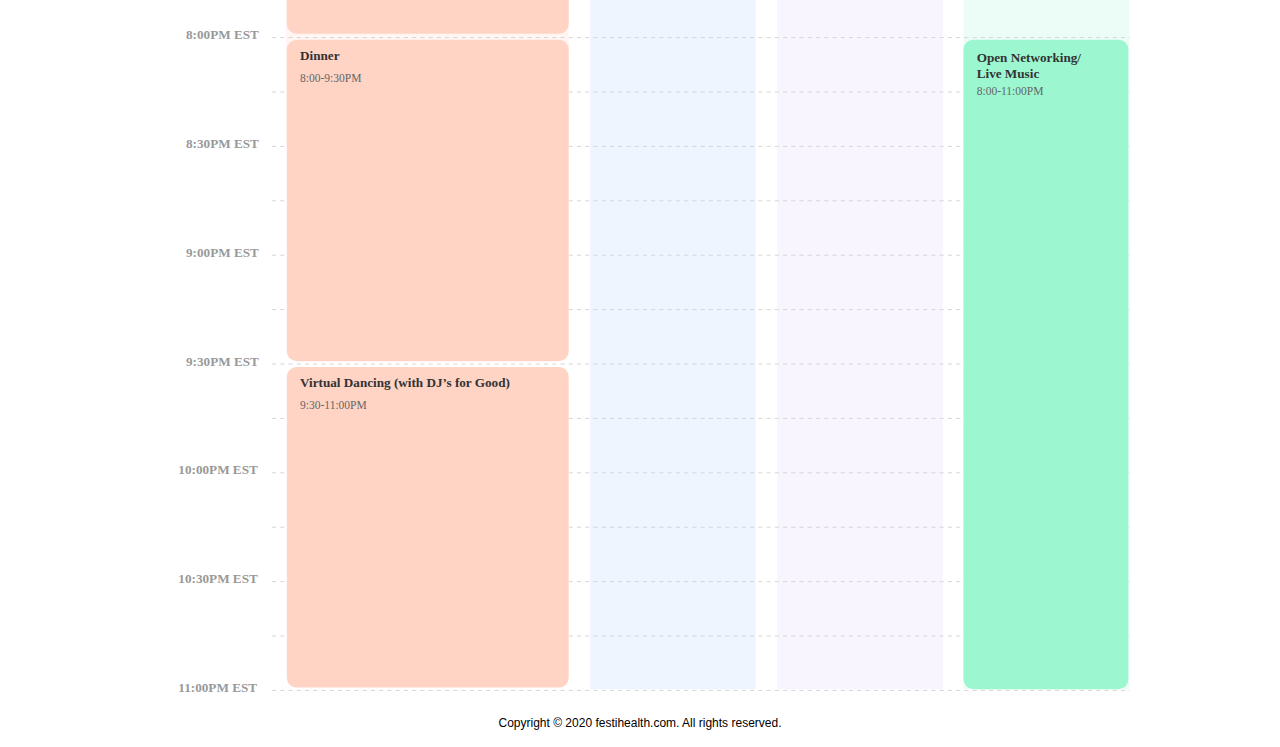
==== commit 03fadcc1: "Merge branch 'people' into festi" ====
--- a/agenda.html
+++ b/agenda.html
@@ -11,7 +11,7 @@
     <link rel="icon" type="image/png" href="./assets/images/favicon.png">
     <meta property="og:title" content="Agenda | Virtual Health Festival | Festihealth" />
     <meta property="og:description" content="Agenda for May 27th 2020!" />
-    <meta property="og:image" content="https://givelovegethelp.org/assets/images/festihealth.png" />
+    <meta property="og:image" content="https://festihealth.com/assets/images/festihealth.png" />
     <link rel="stylesheet" href="https://cdnjs.cloudflare.com/ajax/libs/font-awesome/4.7.0/css/font-awesome.min.css">
 
     <script>
@@ -61,7 +61,7 @@
                             <div class="links">
                                 <nav>
                                     <ul>
-                                        <li id="tab_program"><a href="./agenda.html" role="button" tabindex="0" prefetch="false" rel="nofollow">Program</a></li>
+                                        <li id="tab_program"><a href="javascript:void(0);" role="button" tabindex="0" prefetch="false" rel="nofollow">Program</a></li>
                                         <li class="subNav">
                                             <span><a href="javascript:void(0);" role="button" tabindex="0" prefetch="false" rel="noopener noreferrer nofollow">People <img src="./assets/images/down-arrow.svg" style="vertical-align: middle"></a></span>
                                             <ul>
@@ -163,7 +163,7 @@
                 </div>
             </div>
         </div>
-        <div class="footer">Copyright © 2020 givelovegethelp.org. All rights reserved.</div>
+        <div class="footer">Copyright © 2020 festihealth.com. All rights reserved.</div>
     </div>
 </body>
 
--- a/assets/css/main.css
+++ b/assets/css/main.css
@@ -451,6 +451,10 @@
     color: #27D158;
 }
 
+.header .headerBar .links nav>ul>li.subNav>span>a {
+    color: #27D158;
+}
+
 .header .headerBar .links nav>ul>li.subNav>ul>li {
     padding: 4px;
 }
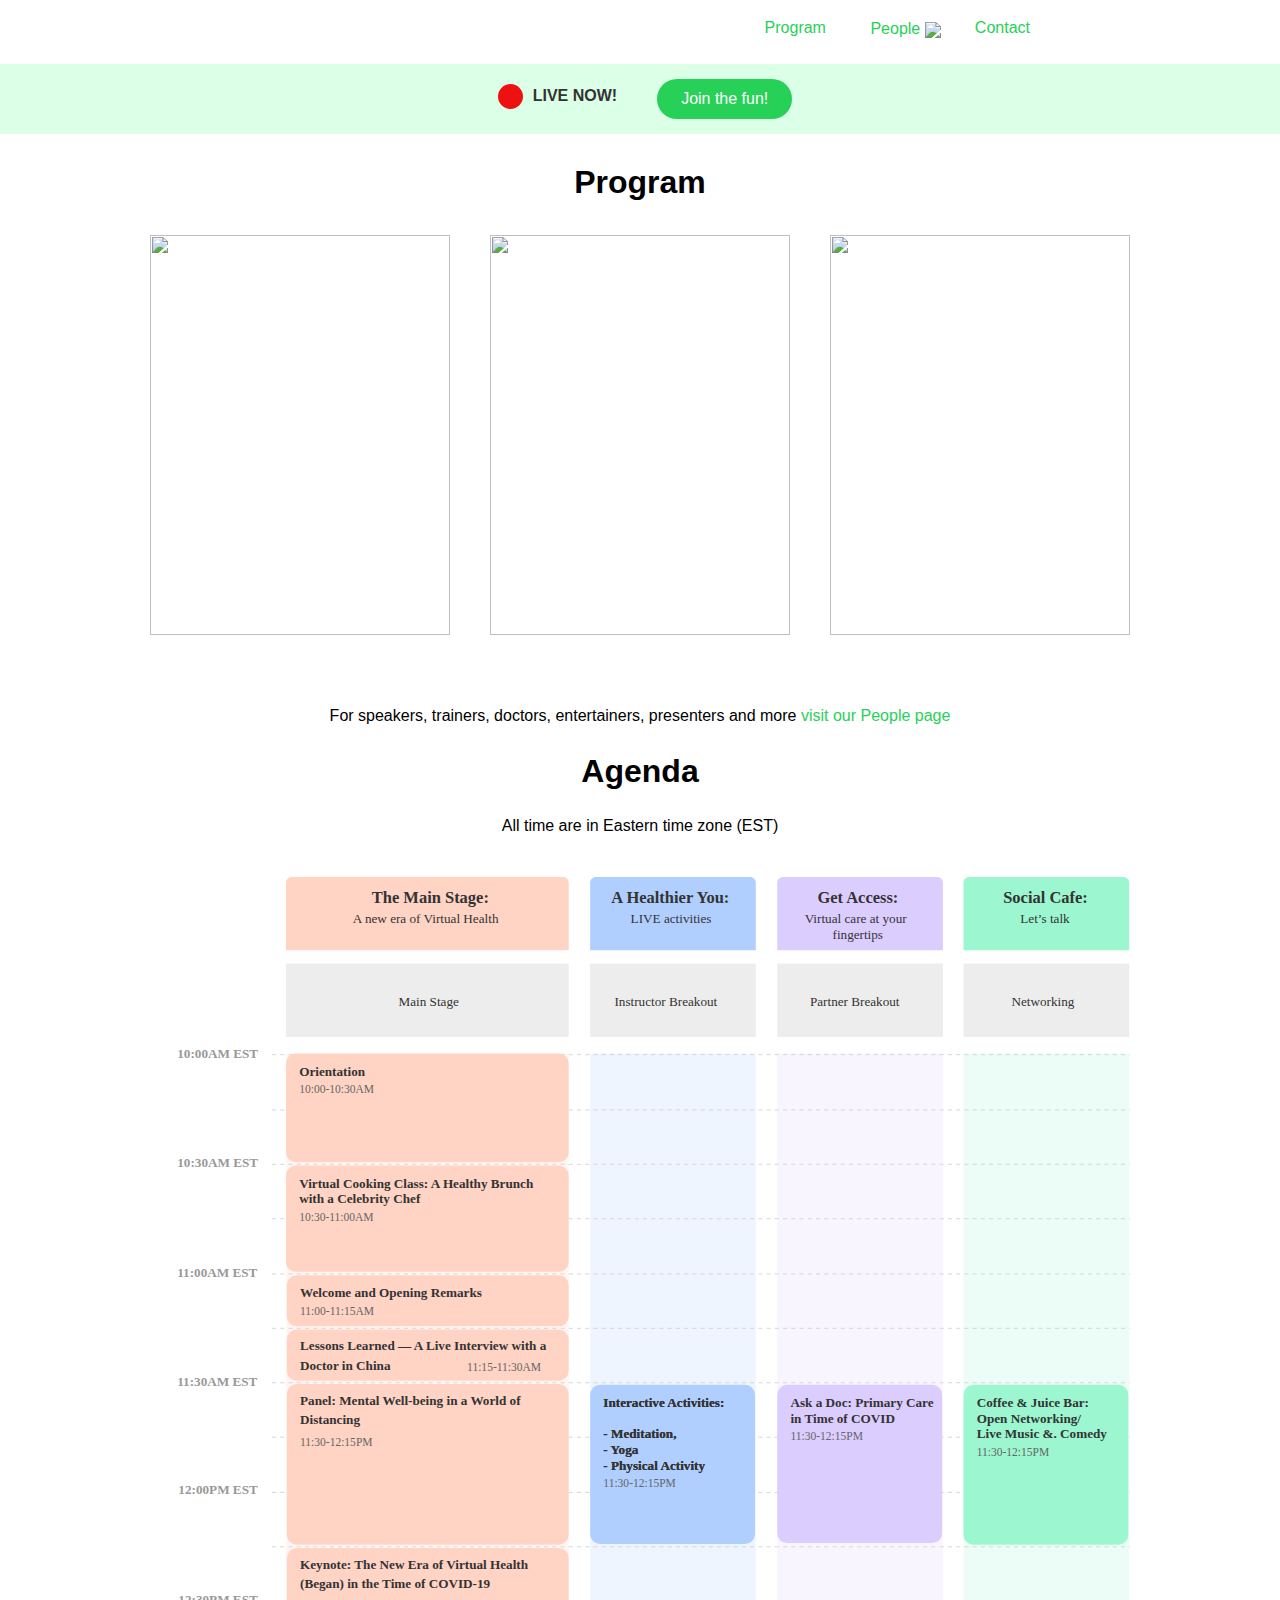
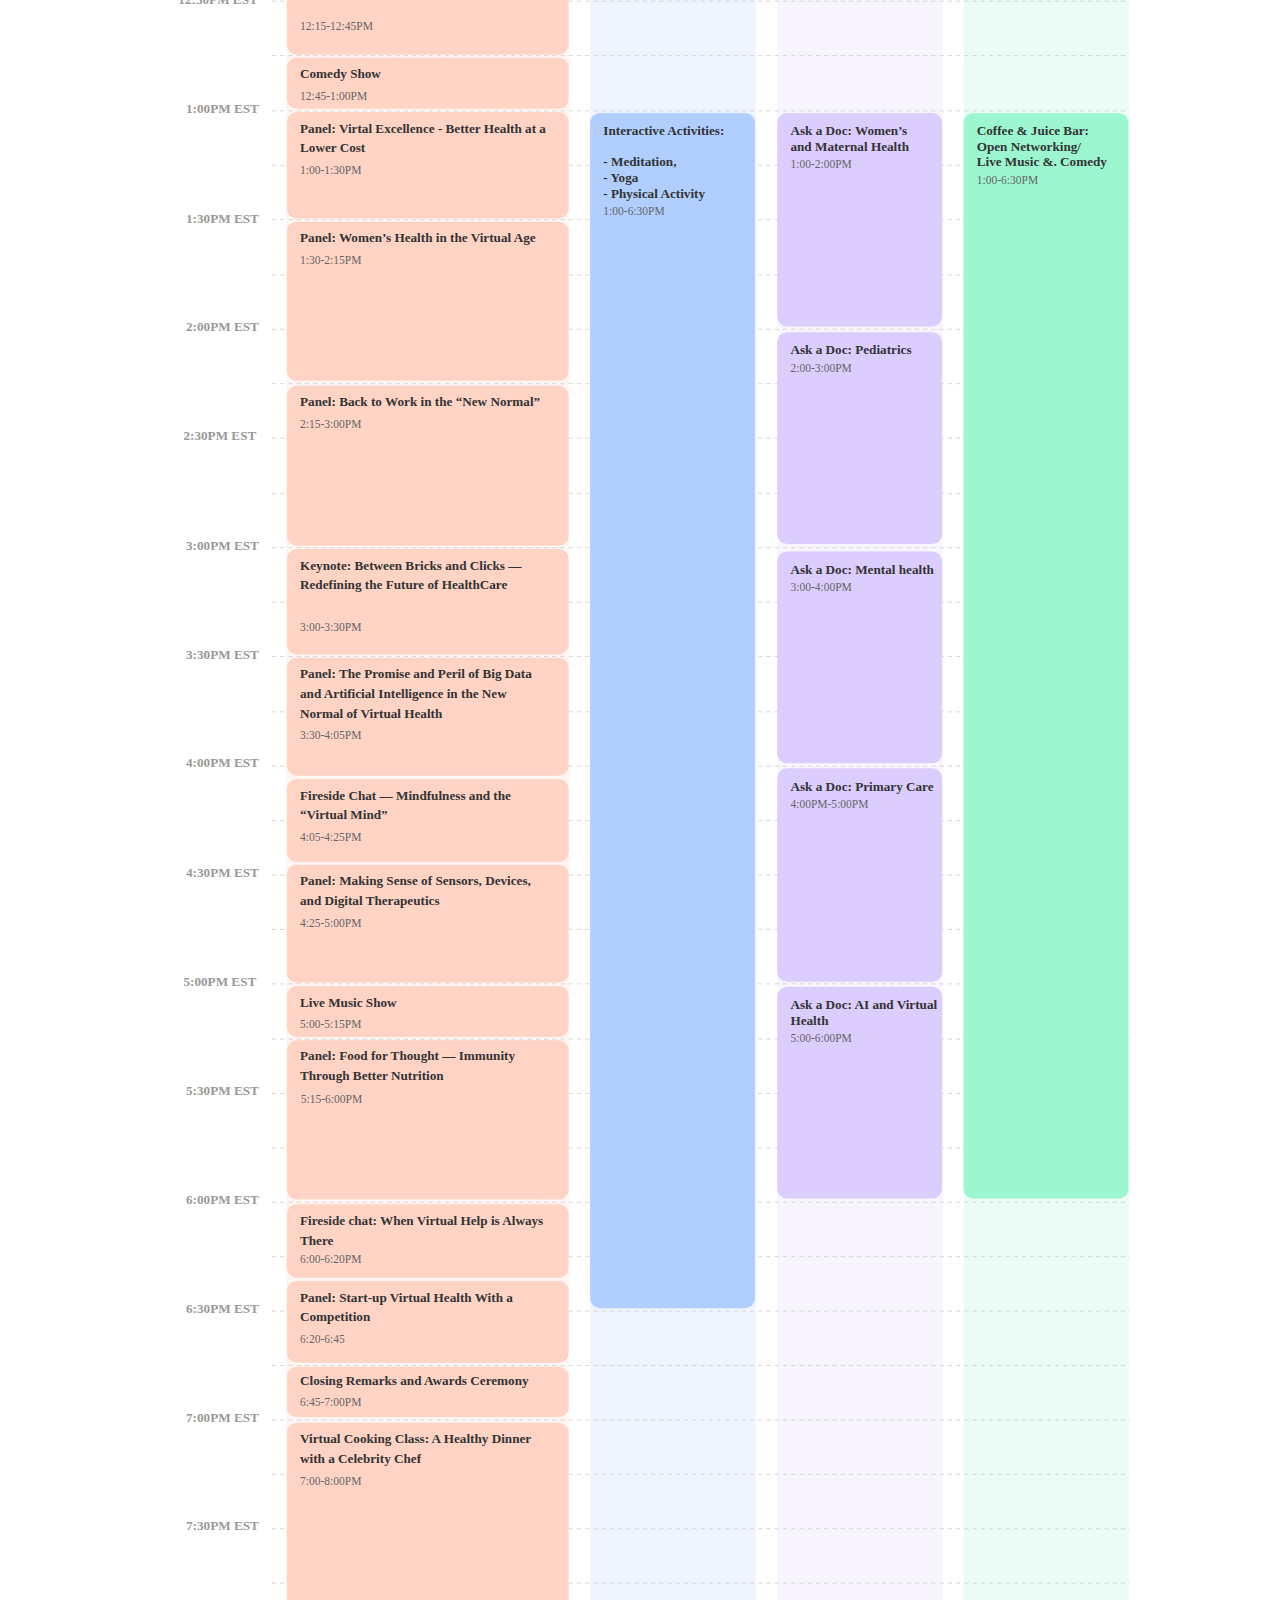
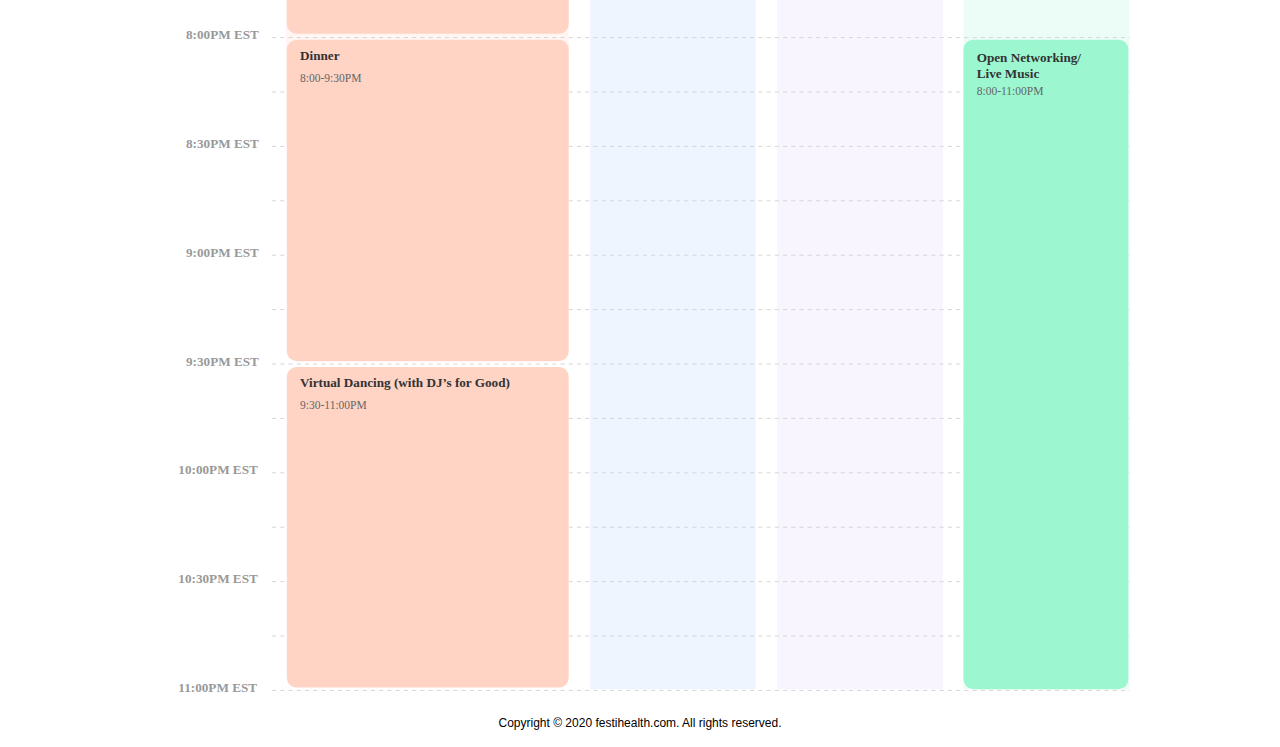
==== commit 63b1ffbf: "Merge pull request #45 from festihealth2020/festi" ====
--- a/agenda.html
+++ b/agenda.html
@@ -112,7 +112,7 @@
 
                             </div>
                             <span style="margin-left: 20px;">
-                                <a id="sign-up-for-free" class="btn btnBlue cta" role="button" tabindex="0" href="https://hopin.to/events/festihealth">Get a free ticket</a>
+                                <a id="sign-up-for-free" class="btn btnBlue cta" role="button" tabindex="0" href="https://hopin.to/events/festihealth">Join the fun!</a>
                             </span>
                         </div>
                     </div>
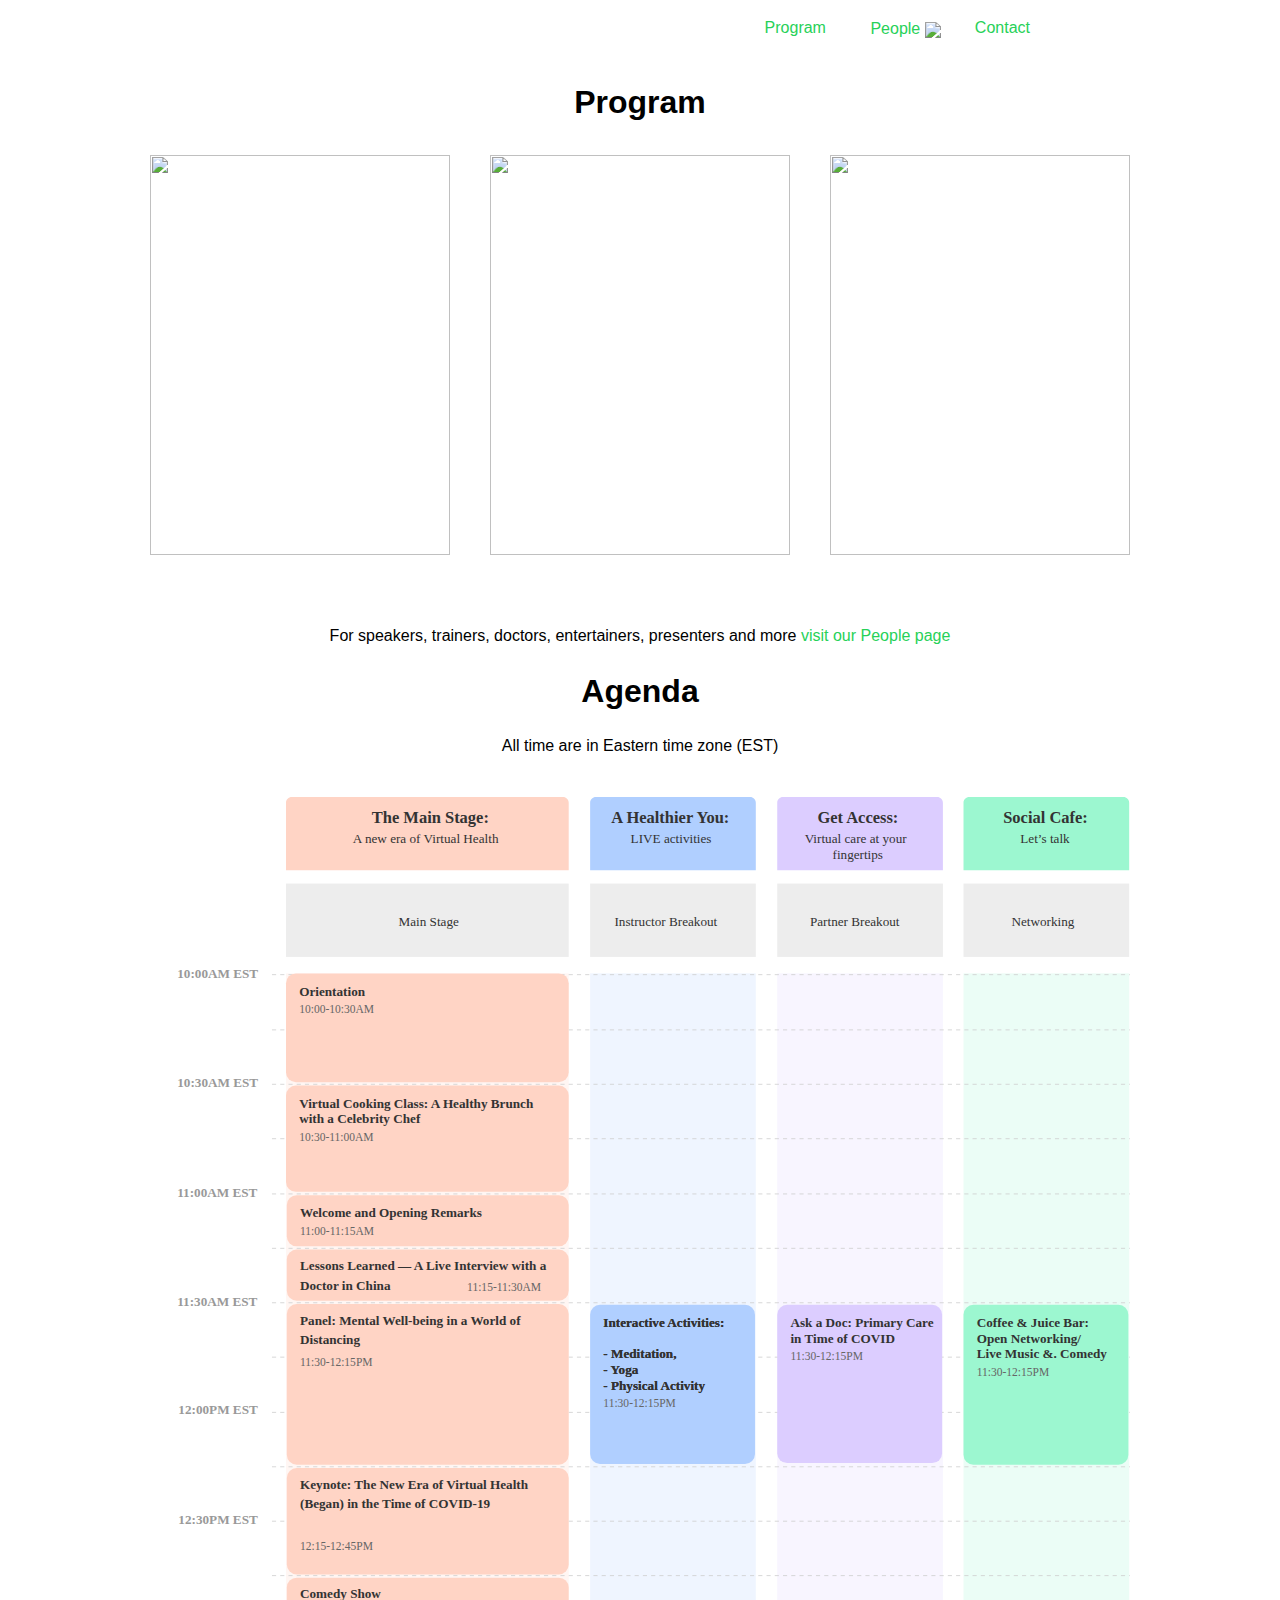
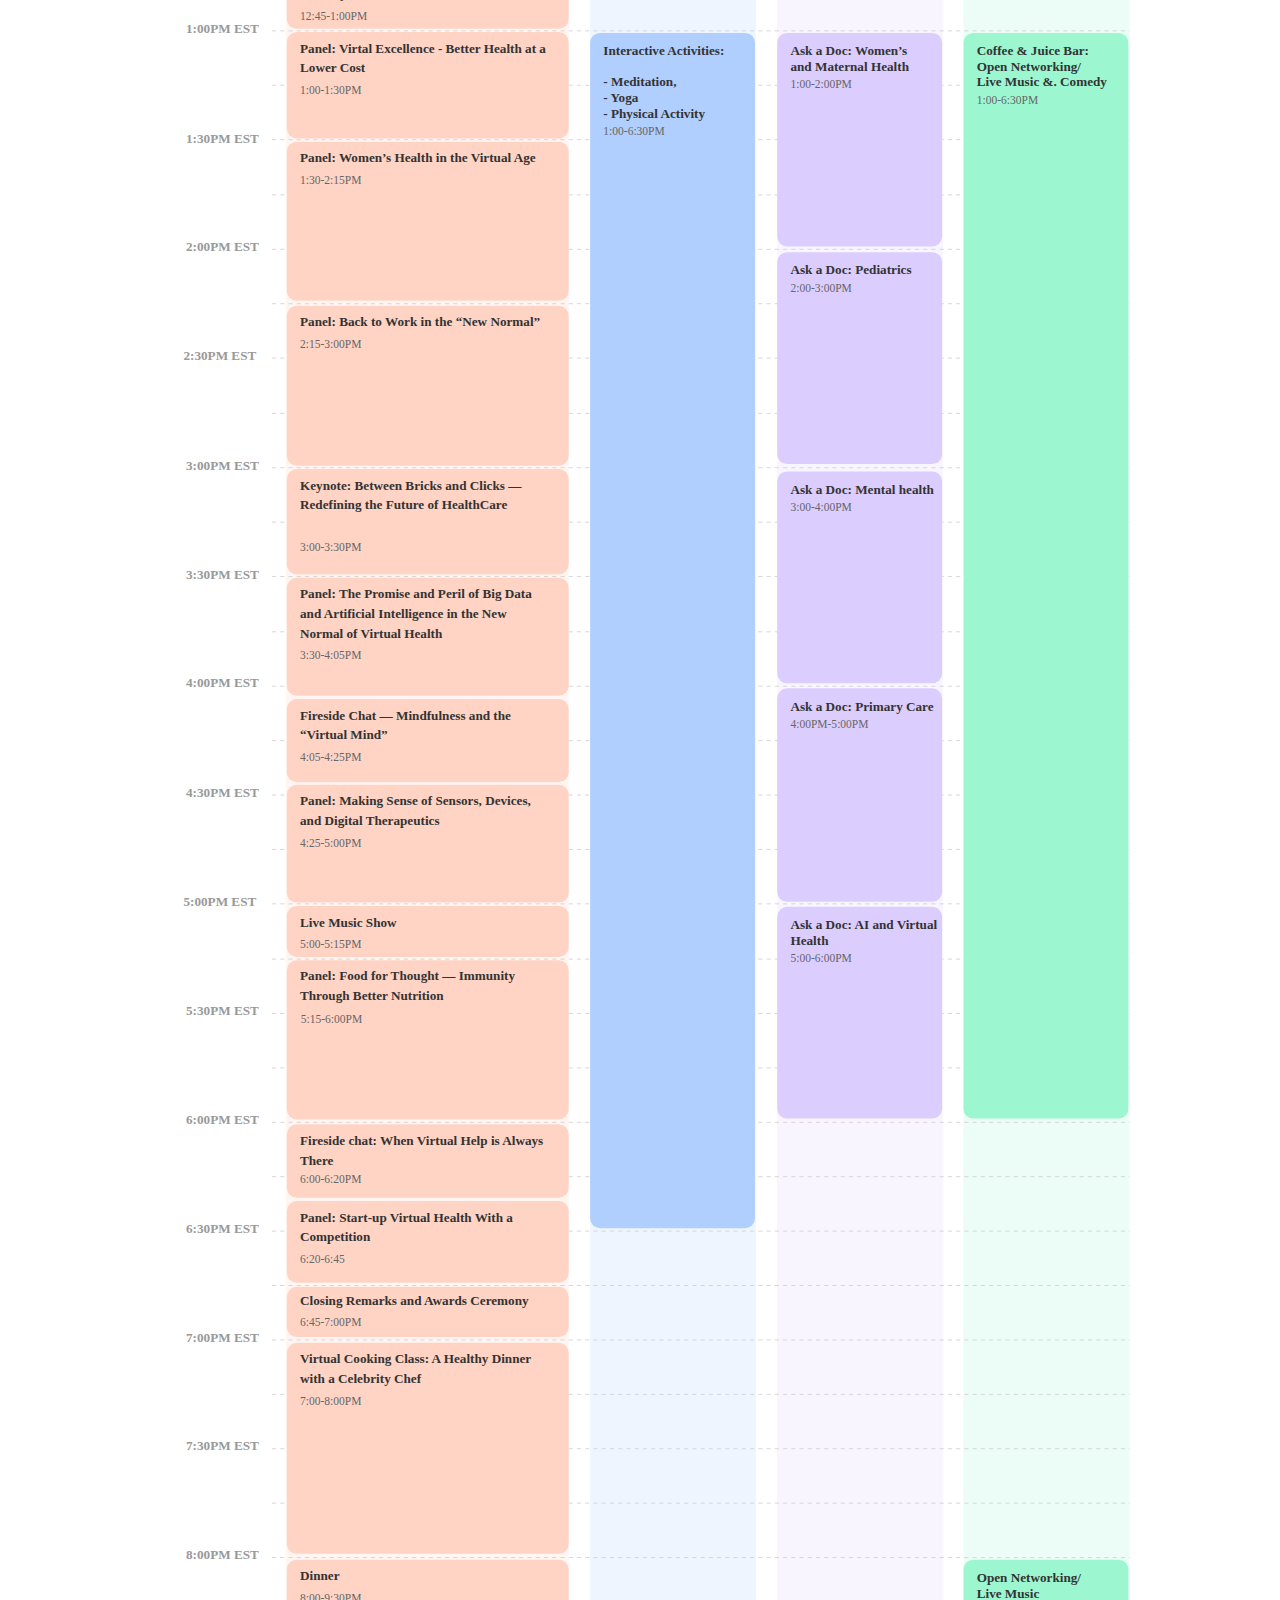
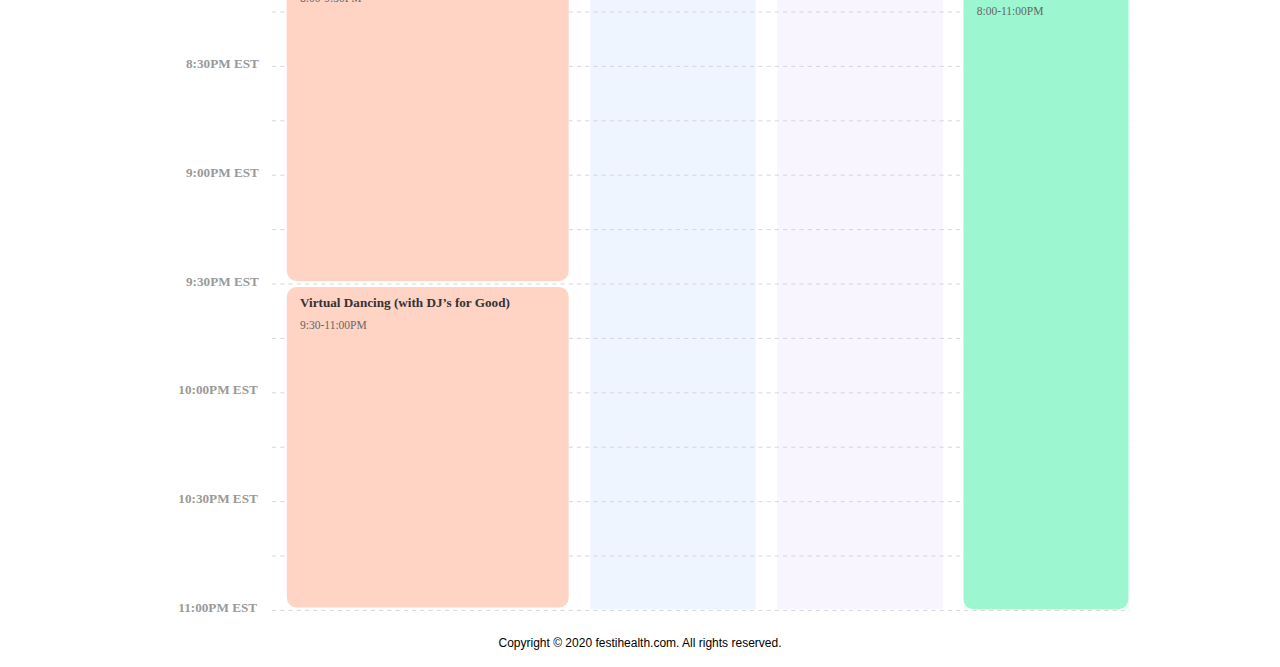
==== commit e4b57891: "Merge branch 'master' into festi" ====
--- a/agenda.html
+++ b/agenda.html
@@ -112,7 +112,7 @@
 
                             </div>
                             <span style="margin-left: 20px;">
-                                <a id="sign-up-for-free" class="btn btnBlue cta" role="button" tabindex="0" href="https://hopin.to/events/festihealth">Join the fun!</a>
+                                <a id="sign-up-for-free" class="btn btnBlue cta" role="button" tabindex="0" href="https://docs.google.com/forms/d/e/1FAIpQLScAIKxaj8QeJ4I9P4JQtum0NKjnvHzXcSsnecOBOVE-RskdNg/viewform?vc=0&c=0&w=1">Join the fun!</a>
                             </span>
                         </div>
                     </div>
--- a/assets/css/main.css
+++ b/assets/css/main.css
@@ -1,3 +1,7 @@
+.banner {
+    display: none;
+}
+
 .red_dot {
   height: 25px;
   width: 25px;
@@ -48,10 +52,6 @@
 
 #logo {
     margin: 40px auto
-}
-
-.overlayContent p b {
-    font-size: 14pt;
 }
 
 .hero1 {
--- a/assets/css/agenda.css
+++ b/assets/css/agenda.css
@@ -11,7 +11,7 @@
 .main_body {
 	text-align: left;
 	width: max-content;
-	margin: 160px auto 0px auto;
+	margin: 80px auto 0px auto;
 }
 
 .carousel_container {
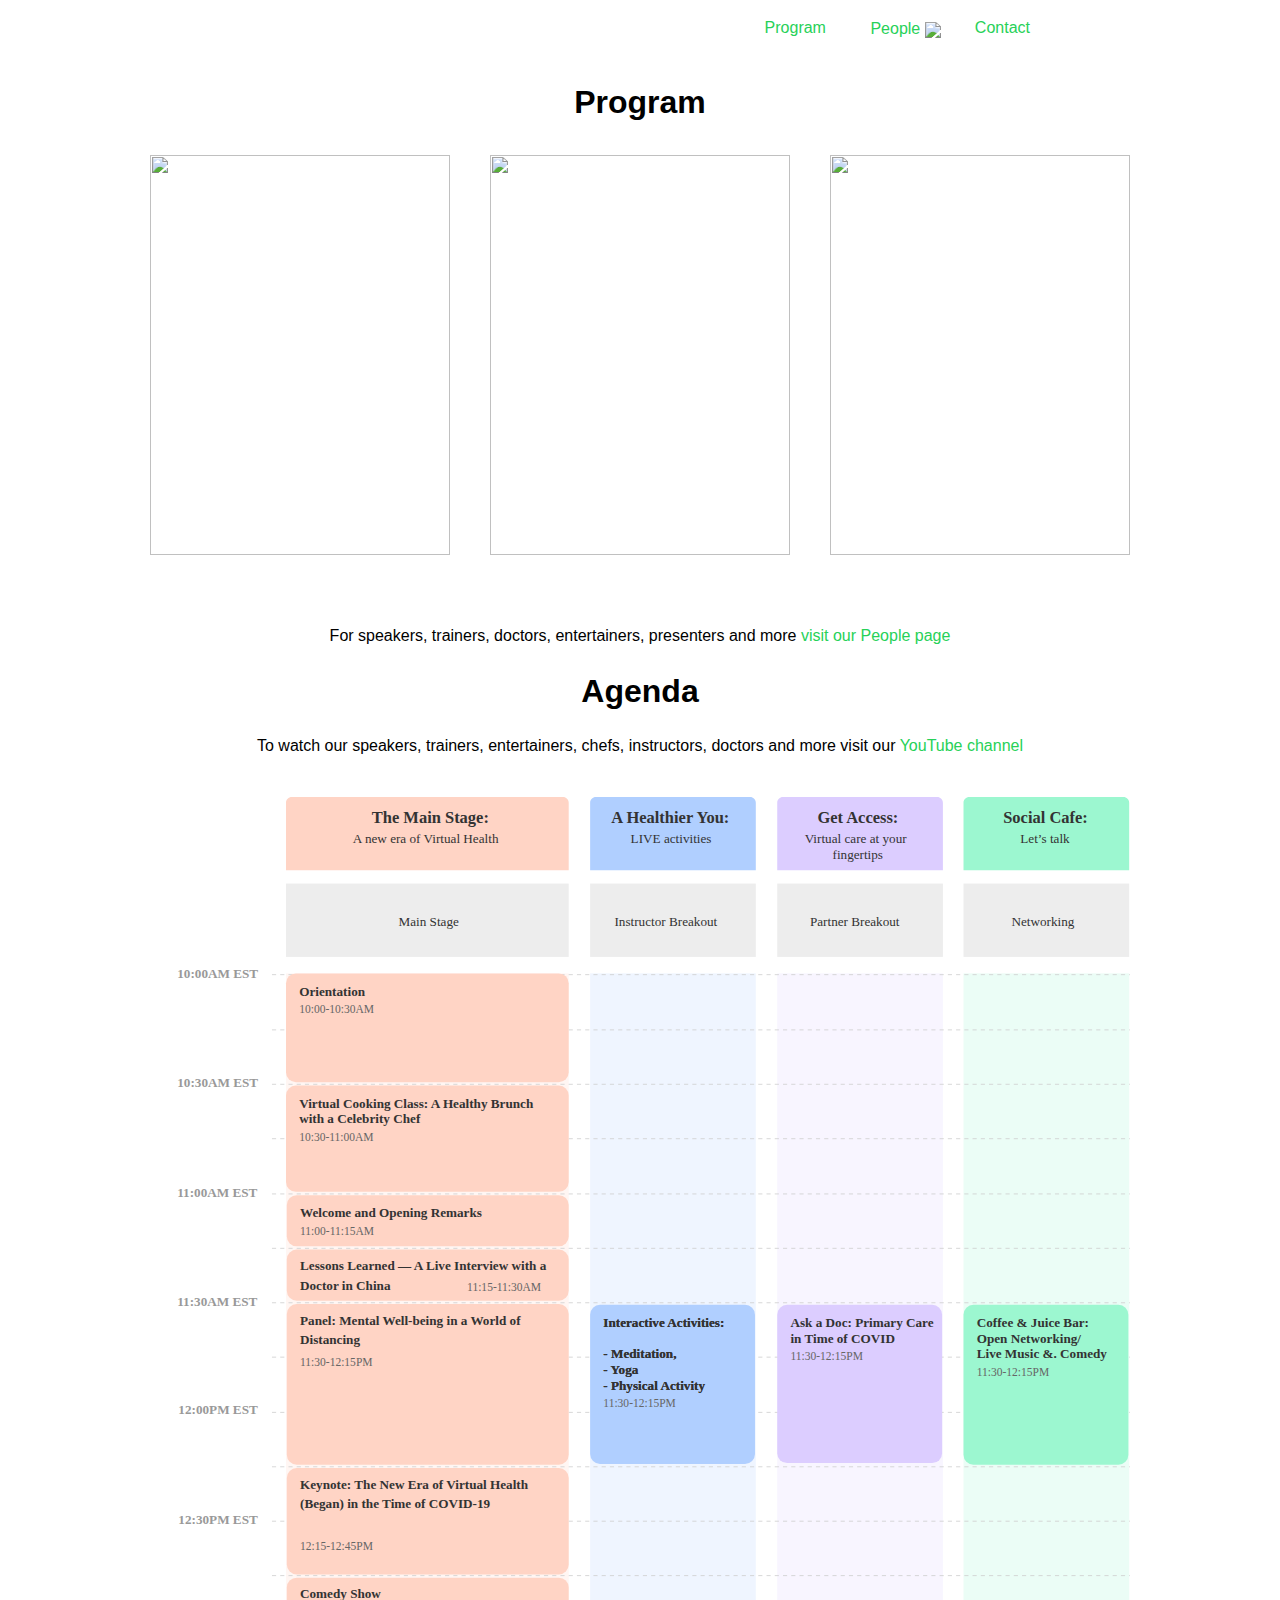
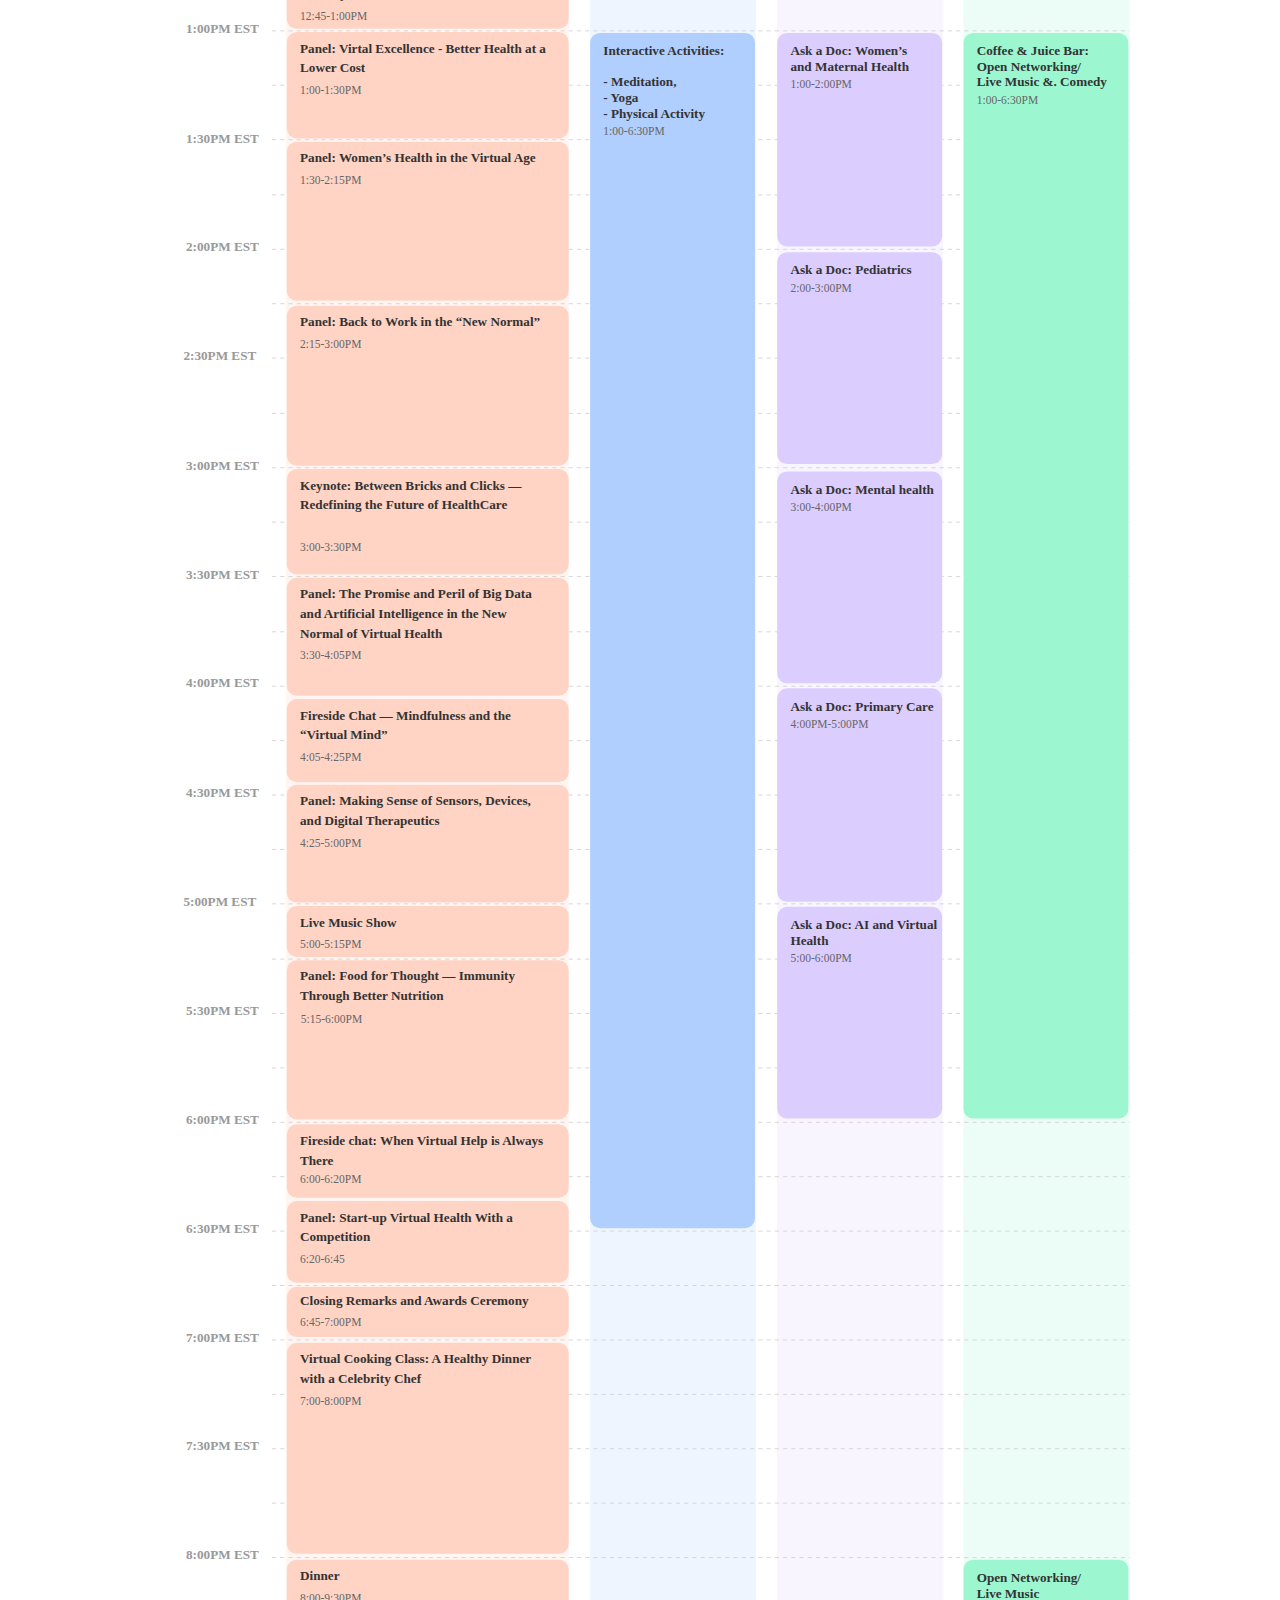
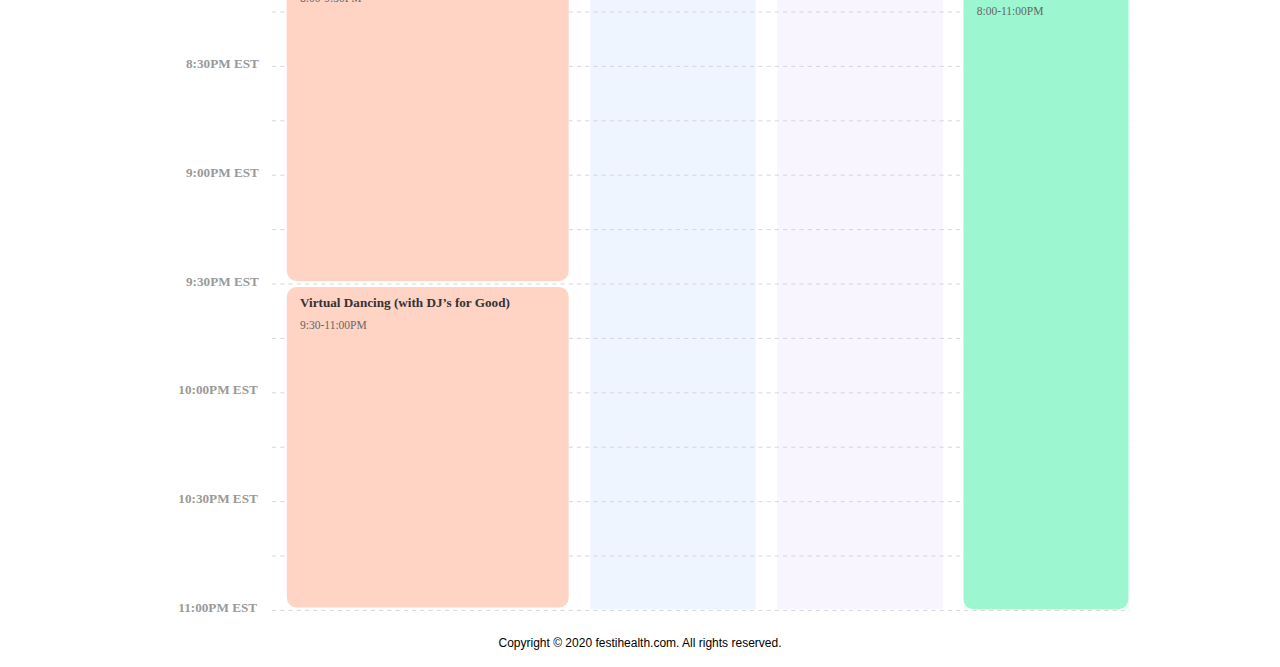
==== commit 4fccae79: "Merge pull request #55 from festihealth2020/festi" ====
--- a/agenda.html
+++ b/agenda.html
@@ -152,7 +152,7 @@
 	                <div class="table_title">
 	                	<p>For speakers, trainers, doctors, entertainers, presenters and more <a href="./partners.html">visit our People page</a></p>
 	                	<h1 class="section_title">Agenda</h1>
-	                	<p>All time are in Eastern time zone (EST)</p>
+	                	<p>To watch our speakers, trainers, entertainers, chefs, instructors, doctors and more visit our <a href="https://www.youtube.com/channel/UCSZD-ZwSeg8wLBRQvbdgQTg">YouTube channel</a></p>
 	                </div>
 
 	                <div class="agenda_table">
